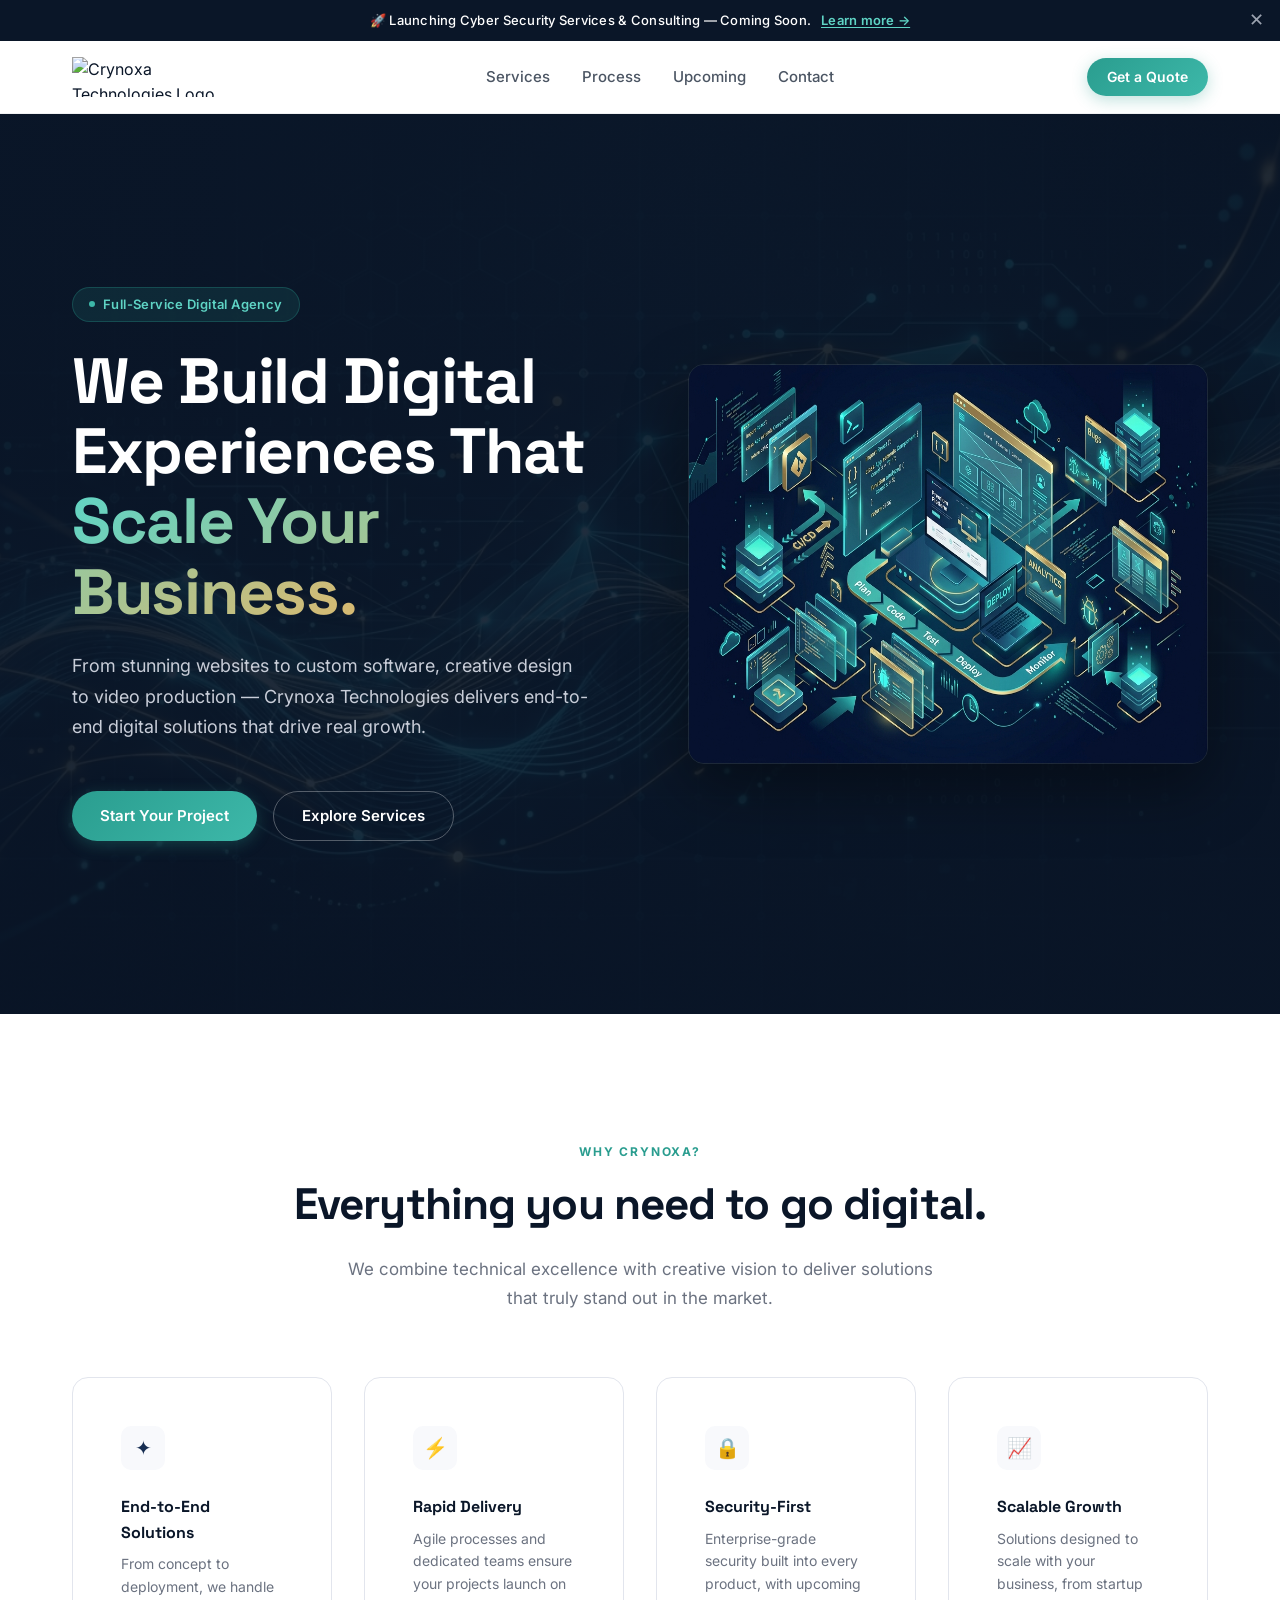
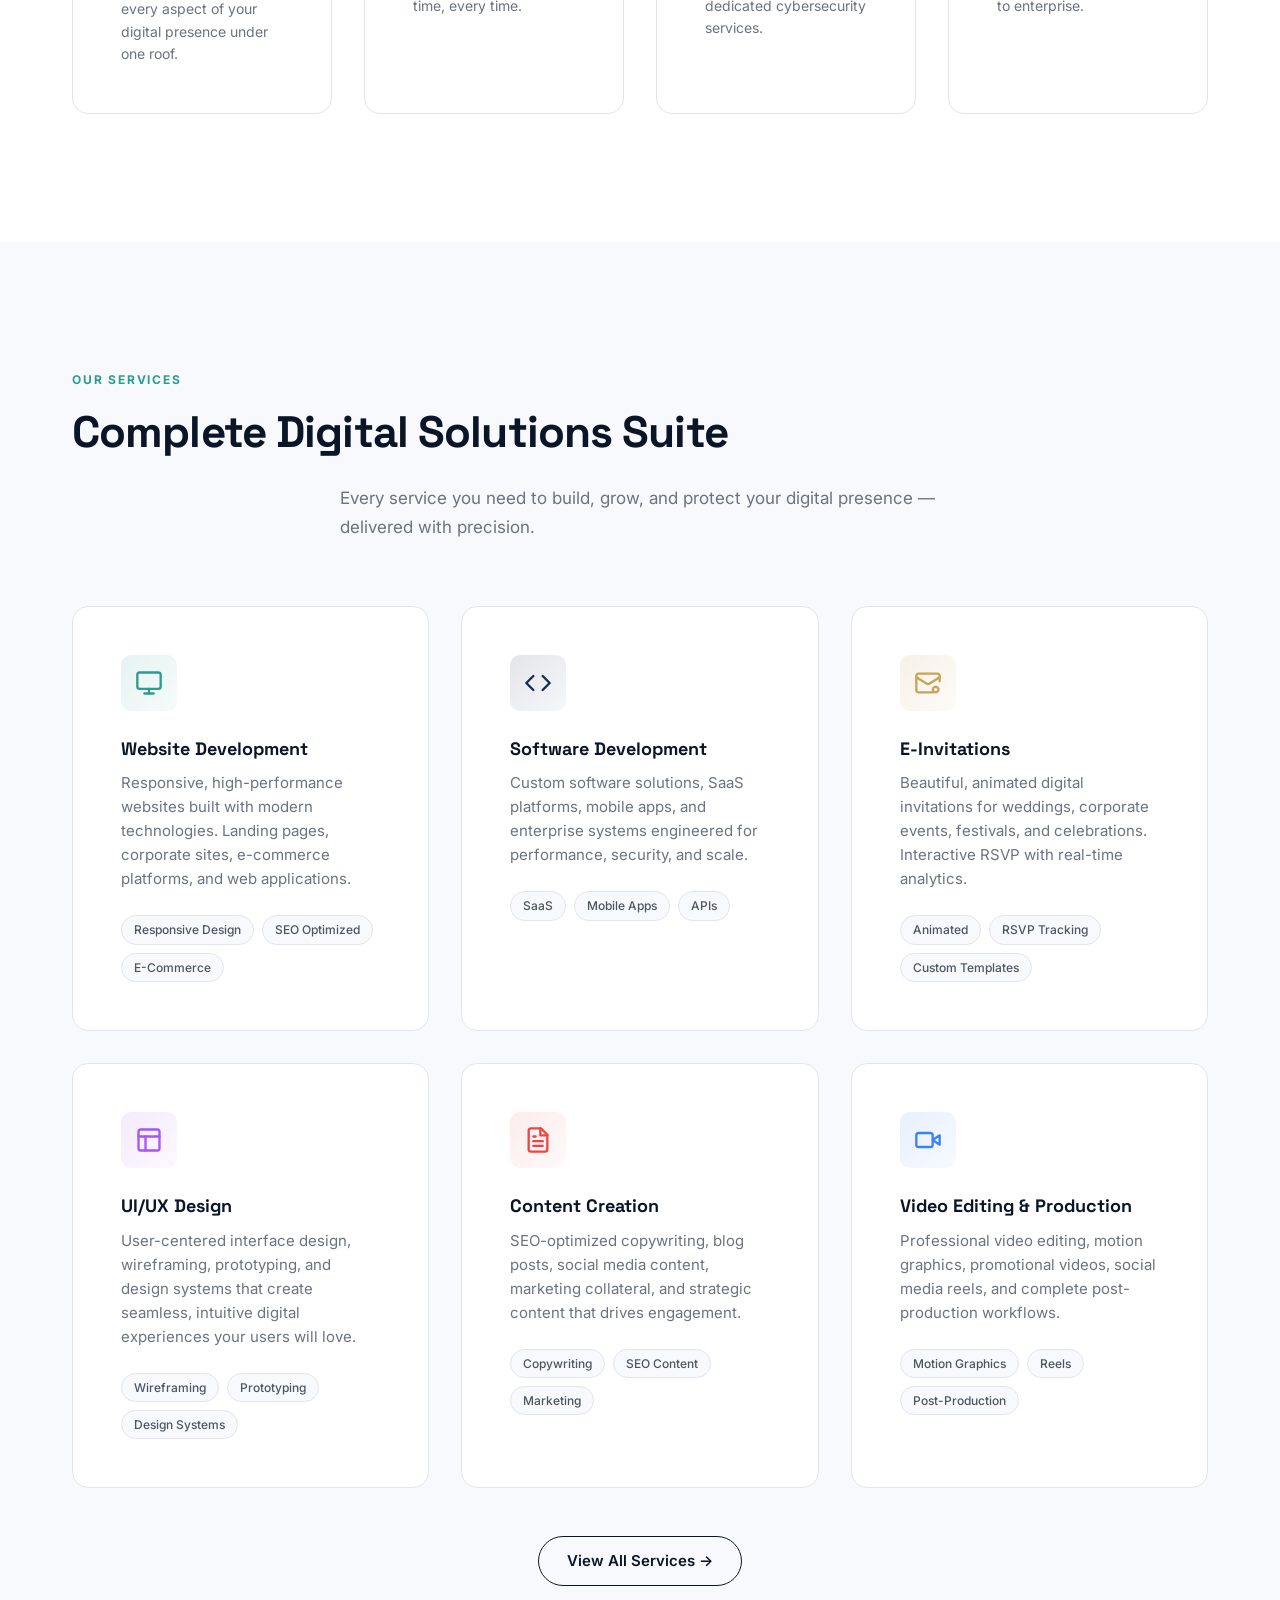
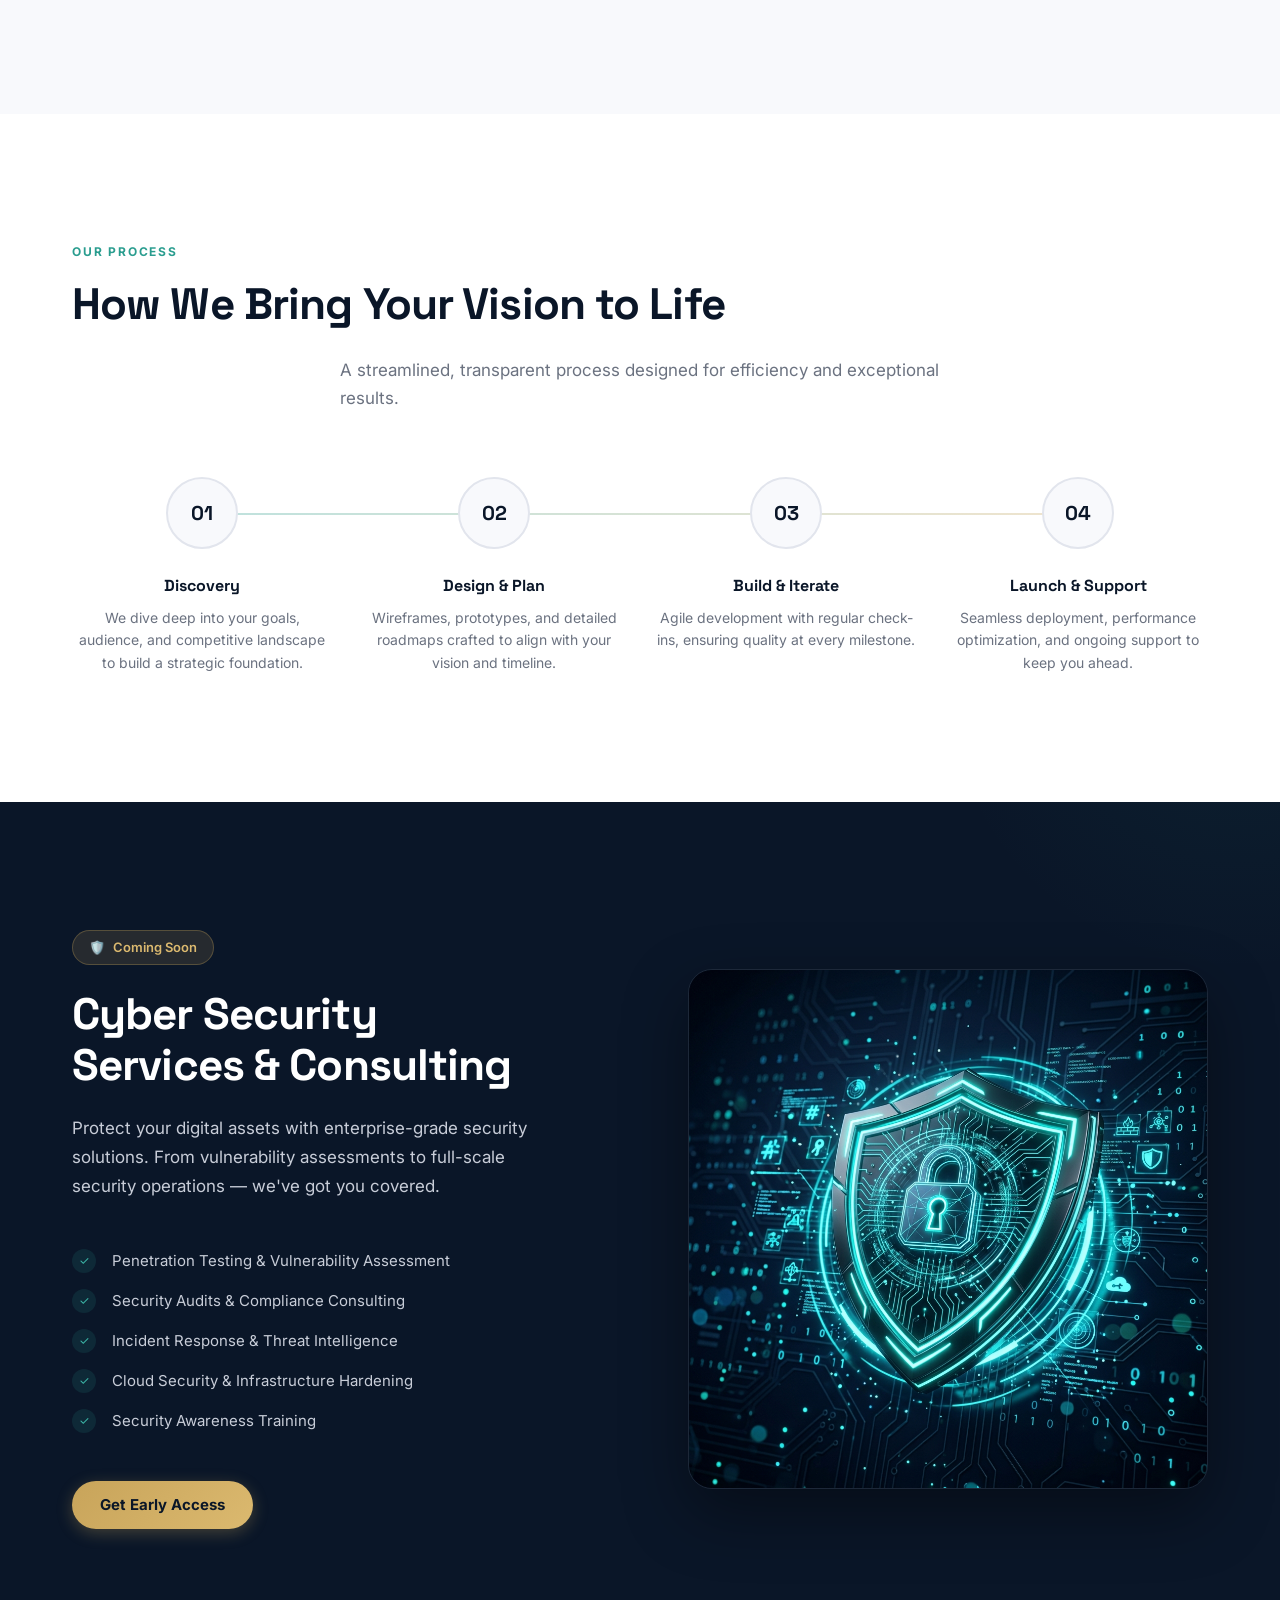
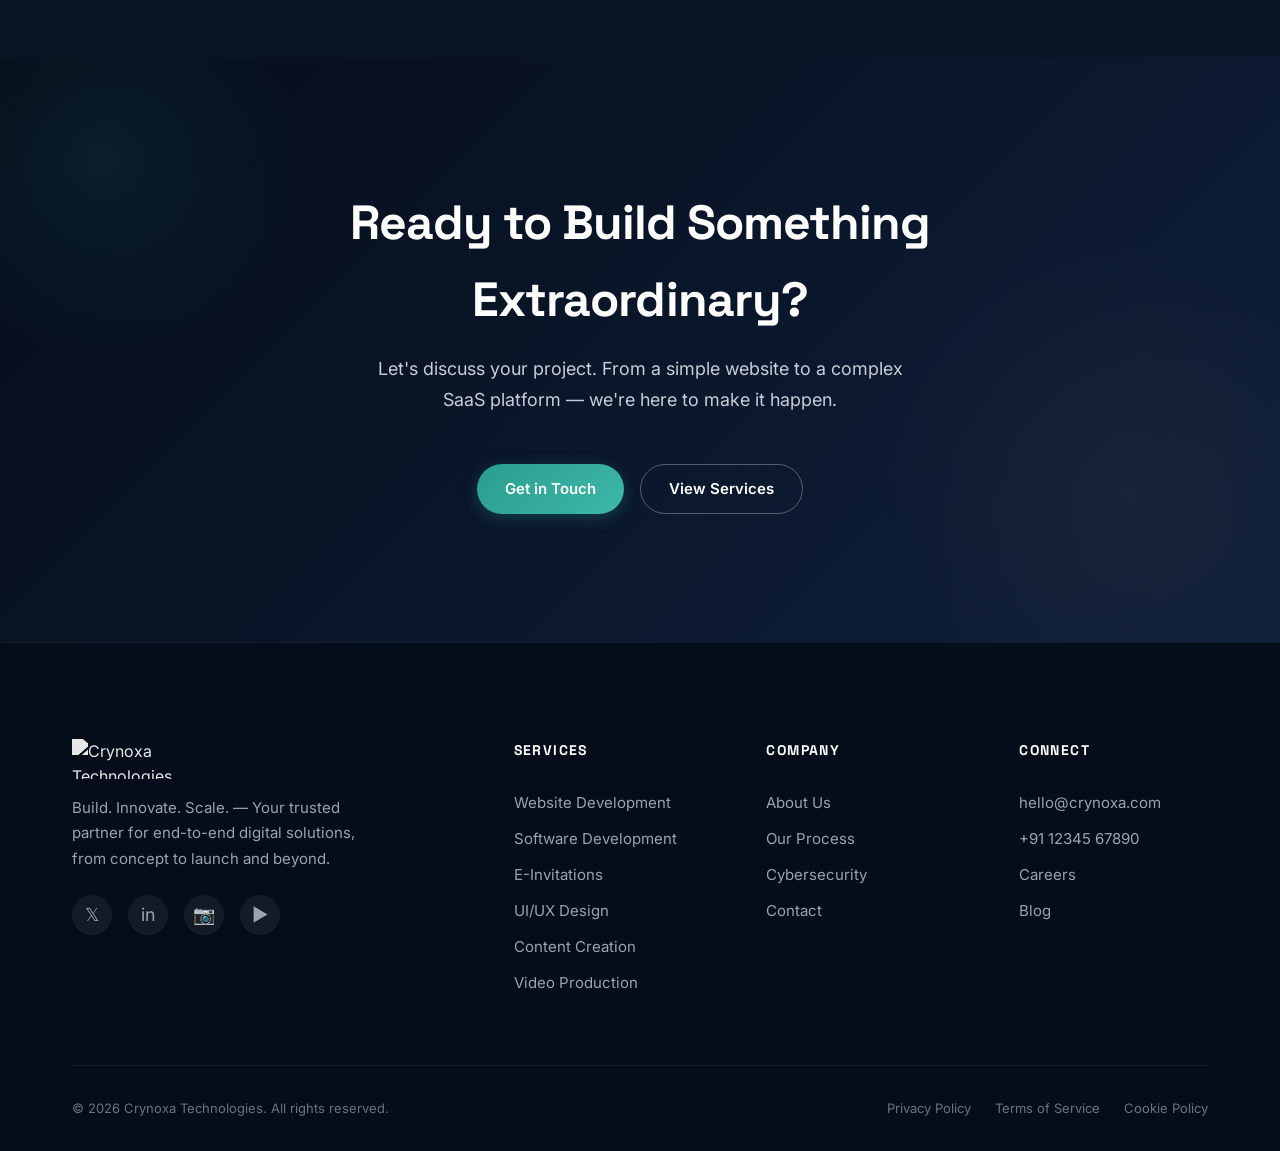
==== index.html @ 17cf0fae "🚀 Initial launch — Crynoxa Technologies website - index.html: Homepage with hero, services overview," ====
<!DOCTYPE html>
<html lang="en">
<head>
  <meta charset="UTF-8">
  <meta name="viewport" content="width=device-width, initial-scale=1.0">
  <title>Crynoxa Technologies — Build. Innovate. Scale.</title>
  <meta name="description" content="Crynoxa Technologies is a full-service digital agency building world-class websites, custom software, e-invitations, creative design, content creation, video production, and upcoming cybersecurity services.">
  <meta name="keywords" content="Crynoxa Technologies, web development, software development, e-invitations, design, content creation, video editing, cybersecurity, SaaS">
  <meta name="author" content="Crynoxa Technologies">
  <meta property="og:title" content="Crynoxa Technologies — Build. Innovate. Scale.">
  <meta property="og:description" content="Full-service digital agency delivering premium websites, custom software, creative design, and emerging cybersecurity solutions.">
  <meta property="og:type" content="website">
  <link rel="stylesheet" href="styles.css">
  <link rel="icon" type="image/png" href="Logo.png">
</head>
<body>

  <!-- ====== ANNOUNCEMENT BAR ====== -->
  <div class="announcement-bar" id="announcement-bar">
    <span>🚀 Launching Cyber Security Services & Consulting — Coming Soon.</span>
    <a href="#upcoming">Learn more →</a>
    <button class="close-btn" aria-label="Close announcement" id="close-announcement">✕</button>
  </div>

  <!-- ====== NAVBAR ====== -->
  <nav class="navbar" id="navbar">
    <div class="container">
      <a href="#" class="navbar-logo" aria-label="Crynoxa Technologies Home">
        <img src="Logo.png" alt="Crynoxa Technologies Logo" width="160" height="40">
      </a>

      <div class="navbar-nav" id="navbar-nav">
        <a href="services.html">Services</a>
        <a href="#how-it-works">Process</a>
        <a href="#upcoming">Upcoming</a>
        <a href="#contact">Contact</a>
      </div>

      <div class="navbar-actions" id="navbar-actions">
        <a href="#contact" class="btn btn-primary">Get a Quote</a>
      </div>

      <button class="mobile-toggle" id="mobile-toggle" aria-label="Toggle navigation menu">
        <span></span>
        <span></span>
        <span></span>
      </button>
    </div>
  </nav>

  <!-- ====== HERO ====== -->
  <section class="hero" id="hero">
    <div class="hero-bg">
      <img src="assets/images/hero-bg.jpg" alt="" aria-hidden="true" width="1792" height="1024" loading="eager" fetchpriority="high">
    </div>
    <div class="container">
      <div class="hero-content hero-content--centered">
        <div class="hero-badge">
          <span class="dot"></span>
          Full-Service Digital Agency
        </div>
        <h1>
          We Build Digital<br>
          Experiences That<br>
          <span class="gradient-text">Scale Your Business.</span>
        </h1>
        <p class="hero-description">
          From stunning websites to custom software, creative design to video production — Crynoxa Technologies delivers end-to-end digital solutions that drive real growth.
        </p>
        <div class="hero-cta">
          <a href="#contact" class="btn btn-primary">Start Your Project</a>
          <a href="#services" class="btn btn-secondary">Explore Services</a>
        </div>
      </div>

      <div class="hero-visual">
        <div class="hero-illustration">
          <img src="assets/images/services-collage.jpg" alt="Digital solutions by Crynoxa Technologies" width="600" height="400" loading="eager" style="border-radius: 16px; box-shadow: 0 24px 64px rgba(0,0,0,0.4); border: 1px solid rgba(255,255,255,0.08);">
        </div>
      </div>
    </div>
  </section>

  <!-- ====== FEATURE HIGHLIGHTS (Glean-style 4-column row) ====== -->
  <section class="features-row reveal" id="features">
    <div class="container">
      <p class="section-overline">Why Crynoxa?</p>
      <h2 class="section-title">Everything you need to go digital.</h2>
      <p class="section-subtitle">We combine technical excellence with creative vision to deliver solutions that truly stand out in the market.</p>

      <div class="features-grid">
        <div class="feature-card">
          <div class="feature-icon">✦</div>
          <h3 class="feature-title">End-to-End Solutions</h3>
          <p class="feature-desc">From concept to deployment, we handle every aspect of your digital presence under one roof.</p>
        </div>
        <div class="feature-card">
          <div class="feature-icon">⚡</div>
          <h3 class="feature-title">Rapid Delivery</h3>
          <p class="feature-desc">Agile processes and dedicated teams ensure your projects launch on time, every time.</p>
        </div>
        <div class="feature-card">
          <div class="feature-icon">🔒</div>
          <h3 class="feature-title">Security-First</h3>
          <p class="feature-desc">Enterprise-grade security built into every product, with upcoming dedicated cybersecurity services.</p>
        </div>
        <div class="feature-card">
          <div class="feature-icon">📈</div>
          <h3 class="feature-title">Scalable Growth</h3>
          <p class="feature-desc">Solutions designed to scale with your business, from startup to enterprise.</p>
        </div>
      </div>
    </div>
  </section>

  <!-- ====== SERVICES SECTION ====== -->
  <section class="services-section reveal" id="services">
    <div class="container">
      <p class="section-overline">Our Services</p>
      <h2 class="section-title">Complete Digital Solutions Suite</h2>
      <p class="section-subtitle">Every service you need to build, grow, and protect your digital presence — delivered with precision.</p>

      <div class="services-grid">
        <!-- Web Development -->
        <div class="service-card">
          <div class="service-card-icon icon-web">
            <svg width="28" height="28" viewBox="0 0 24 24" fill="none" stroke="currentColor" stroke-width="2" stroke-linecap="round" stroke-linejoin="round"><rect x="2" y="3" width="20" height="14" rx="2"/><path d="M8 21h8"/><path d="M12 17v4"/></svg>
          </div>
          <h3>Website Development</h3>
          <p>Responsive, high-performance websites built with modern technologies. Landing pages, corporate sites, e-commerce platforms, and web applications.</p>
          <div class="service-card-tags">
            <span class="service-tag">Responsive Design</span>
            <span class="service-tag">SEO Optimized</span>
            <span class="service-tag">E-Commerce</span>
          </div>
        </div>

        <!-- Software Development -->
        <div class="service-card">
          <div class="service-card-icon icon-software">
            <svg width="28" height="28" viewBox="0 0 24 24" fill="none" stroke="currentColor" stroke-width="2" stroke-linecap="round" stroke-linejoin="round"><polyline points="16 18 22 12 16 6"/><polyline points="8 6 2 12 8 18"/></svg>
          </div>
          <h3>Software Development</h3>
          <p>Custom software solutions, SaaS platforms, mobile apps, and enterprise systems engineered for performance, security, and scale.</p>
          <div class="service-card-tags">
            <span class="service-tag">SaaS</span>
            <span class="service-tag">Mobile Apps</span>
            <span class="service-tag">APIs</span>
          </div>
        </div>

        <!-- E-Invitations -->
        <div class="service-card">
          <div class="service-card-icon icon-invite">
            <svg width="28" height="28" viewBox="0 0 24 24" fill="none" stroke="currentColor" stroke-width="2" stroke-linecap="round" stroke-linejoin="round"><path d="M22 10.5V6a2 2 0 0 0-2-2H4a2 2 0 0 0-2 2v12c0 1.1.9 2 2 2h12.5"/><path d="m22 7-8.97 5.7a1.94 1.94 0 0 1-2.06 0L2 7"/><path d="M18 15.28c.35-.09.74-.09 1.1 0 .38.09.8.33 1.12.65.33.33.57.74.65 1.12.1.36.1.75 0 1.1-.09.38-.32.8-.65 1.12a2.4 2.4 0 0 1-1.12.65c-.36.1-.75.1-1.1 0a2.4 2.4 0 0 1-1.12-.65 2.4 2.4 0 0 1-.65-1.12c-.1-.35-.1-.74 0-1.1.09-.38.32-.8.65-1.12.33-.32.74-.56 1.12-.65Z"/></svg>
          </div>
          <h3>E-Invitations</h3>
          <p>Beautiful, animated digital invitations for weddings, corporate events, festivals, and celebrations. Interactive RSVP with real-time analytics.</p>
          <div class="service-card-tags">
            <span class="service-tag">Animated</span>
            <span class="service-tag">RSVP Tracking</span>
            <span class="service-tag">Custom Templates</span>
          </div>
        </div>

        <!-- UI/UX Design -->
        <div class="service-card">
          <div class="service-card-icon icon-design">
            <svg width="28" height="28" viewBox="0 0 24 24" fill="none" stroke="currentColor" stroke-width="2" stroke-linecap="round" stroke-linejoin="round"><rect x="3" y="3" width="18" height="18" rx="2"/><path d="M3 9h18"/><path d="M9 21V9"/></svg>
          </div>
          <h3>UI/UX Design</h3>
          <p>User-centered interface design, wireframing, prototyping, and design systems that create seamless, intuitive digital experiences your users will love.</p>
          <div class="service-card-tags">
            <span class="service-tag">Wireframing</span>
            <span class="service-tag">Prototyping</span>
            <span class="service-tag">Design Systems</span>
          </div>
        </div>

        <!-- Content Creation -->
        <div class="service-card">
          <div class="service-card-icon icon-content">
            <svg width="28" height="28" viewBox="0 0 24 24" fill="none" stroke="currentColor" stroke-width="2" stroke-linecap="round" stroke-linejoin="round"><path d="M14.5 2H6a2 2 0 0 0-2 2v16a2 2 0 0 0 2 2h12a2 2 0 0 0 2-2V7.5L14.5 2z"/><polyline points="14 2 14 8 20 8"/><line x1="16" y1="13" x2="8" y2="13"/><line x1="16" y1="17" x2="8" y2="17"/><line x1="10" y1="9" x2="8" y2="9"/></svg>
          </div>
          <h3>Content Creation</h3>
          <p>SEO-optimized copywriting, blog posts, social media content, marketing collateral, and strategic content that drives engagement.</p>
          <div class="service-card-tags">
            <span class="service-tag">Copywriting</span>
            <span class="service-tag">SEO Content</span>
            <span class="service-tag">Marketing</span>
          </div>
        </div>

        <!-- Video Editing -->
        <div class="service-card">
          <div class="service-card-icon icon-video">
            <svg width="28" height="28" viewBox="0 0 24 24" fill="none" stroke="currentColor" stroke-width="2" stroke-linecap="round" stroke-linejoin="round"><path d="m22 8-6 4 6 4V8Z"/><rect x="2" y="6" width="14" height="12" rx="2"/></svg>
          </div>
          <h3>Video Editing & Production</h3>
          <p>Professional video editing, motion graphics, promotional videos, social media reels, and complete post-production workflows.</p>
          <div class="service-card-tags">
            <span class="service-tag">Motion Graphics</span>
            <span class="service-tag">Reels</span>
            <span class="service-tag">Post-Production</span>
          </div>
        </div>
      </div>
      <div style="text-align:center; margin-top: 3rem;">
        <a href="services.html" class="btn btn-outline-dark">View All Services &rarr;</a>
      </div>
    </div>
  </section>

  <!-- ====== HOW IT WORKS ====== -->
  <section class="process-section reveal" id="how-it-works">
    <div class="container">
      <p class="section-overline">Our Process</p>
      <h2 class="section-title">How We Bring Your Vision to Life</h2>
      <p class="section-subtitle">A streamlined, transparent process designed for efficiency and exceptional results.</p>

      <div class="process-steps">
        <div class="process-step">
          <div class="step-number">01</div>
          <h3>Discovery</h3>
          <p>We dive deep into your goals, audience, and competitive landscape to build a strategic foundation.</p>
        </div>
        <div class="process-step">
          <div class="step-number">02</div>
          <h3>Design & Plan</h3>
          <p>Wireframes, prototypes, and detailed roadmaps crafted to align with your vision and timeline.</p>
        </div>
        <div class="process-step">
          <div class="step-number">03</div>
          <h3>Build & Iterate</h3>
          <p>Agile development with regular check-ins, ensuring quality at every milestone.</p>
        </div>
        <div class="process-step">
          <div class="step-number">04</div>
          <h3>Launch & Support</h3>
          <p>Seamless deployment, performance optimization, and ongoing support to keep you ahead.</p>
        </div>
      </div>
    </div>
  </section>



  <!-- ====== UPCOMING — CYBERSECURITY ====== -->
  <section class="upcoming-section reveal" id="upcoming">
    <div class="container">
      <div class="upcoming-grid">
        <div class="upcoming-content">
          <div class="upcoming-badge">
            <span>🛡️</span>
            Coming Soon
          </div>
          <h2>Cyber Security<br>Services & Consulting</h2>
          <p>Protect your digital assets with enterprise-grade security solutions. From vulnerability assessments to full-scale security operations — we've got you covered.</p>

          <div class="upcoming-features">
            <div class="upcoming-feature-item">
              <span class="check-icon">✓</span>
              Penetration Testing & Vulnerability Assessment
            </div>
            <div class="upcoming-feature-item">
              <span class="check-icon">✓</span>
              Security Audits & Compliance Consulting
            </div>
            <div class="upcoming-feature-item">
              <span class="check-icon">✓</span>
              Incident Response & Threat Intelligence
            </div>
            <div class="upcoming-feature-item">
              <span class="check-icon">✓</span>
              Cloud Security & Infrastructure Hardening
            </div>
            <div class="upcoming-feature-item">
              <span class="check-icon">✓</span>
              Security Awareness Training
            </div>
          </div>

          <a href="#contact" class="btn btn-gold">Get Early Access</a>
        </div>

        <div class="upcoming-image">
          <img src="assets/images/cyber-security.jpg" alt="Cybersecurity Services by Crynoxa Technologies" width="600" height="600" loading="lazy">
        </div>
      </div>
    </div>
  </section>



  <!-- ====== CTA / CONTACT ====== -->
  <section class="cta-section" id="contact">
    <div class="container">
      <h2>Ready to Build Something<br>Extraordinary?</h2>
      <p>Let's discuss your project. From a simple website to a complex SaaS platform — we're here to make it happen.</p>
      <div class="cta-buttons">
        <a href="mailto:hello@crynoxa.com" class="btn btn-primary">Get in Touch</a>
        <a href="#services" class="btn btn-secondary">View Services</a>
      </div>
    </div>
  </section>

  <!-- ====== FOOTER ====== -->
  <footer class="footer">
    <div class="container">
      <div class="footer-grid">
        <div class="footer-brand">
          <img src="Logo.png" alt="Crynoxa Technologies" width="160" height="40" style="filter: brightness(0) invert(1); opacity: 0.9;">
          <p>Build. Innovate. Scale. — Your trusted partner for end-to-end digital solutions, from concept to launch and beyond.</p>
          <div class="footer-socials">
            <a href="#" class="footer-social-link" aria-label="Twitter / X">𝕏</a>
            <a href="#" class="footer-social-link" aria-label="LinkedIn">in</a>
            <a href="#" class="footer-social-link" aria-label="Instagram">📷</a>
            <a href="#" class="footer-social-link" aria-label="YouTube">▶</a>
          </div>
        </div>

        <div class="footer-column">
          <h4>Services</h4>
          <a href="services.html#web-dev">Website Development</a>
          <a href="services.html#software">Software Development</a>
          <a href="services.html#einvitations">E-Invitations</a>
          <a href="services.html#uiux">UI/UX Design</a>
          <a href="services.html#content">Content Creation</a>
          <a href="services.html#video">Video Production</a>
        </div>

        <div class="footer-column">
          <h4>Company</h4>
          <a href="#hero">About Us</a>
          <a href="#how-it-works">Our Process</a>

          <a href="#upcoming">Cybersecurity</a>
          <a href="#contact">Contact</a>
        </div>

        <div class="footer-column">
          <h4>Connect</h4>
          <a href="mailto:hello@crynoxa.com">hello@crynoxa.com</a>
          <a href="tel:+911234567890">+91 12345 67890</a>
          <a href="#">Careers</a>
          <a href="#">Blog</a>
        </div>
      </div>

      <div class="footer-bottom">
        <p>&copy; 2026 Crynoxa Technologies. All rights reserved.</p>
        <div class="footer-bottom-links">
          <a href="#">Privacy Policy</a>
          <a href="#">Terms of Service</a>
          <a href="#">Cookie Policy</a>
        </div>
      </div>
    </div>
  </footer>

  <!-- ====== JavaScript ====== -->
  <script>
    // ---- Announcement Bar Close ----
    document.getElementById('close-announcement')?.addEventListener('click', () => {
      const bar = document.getElementById('announcement-bar');
      bar.style.transform = 'translateY(-100%)';
      bar.style.transition = 'transform 0.3s ease';
      setTimeout(() => bar.style.display = 'none', 300);
    });

    // ---- Navbar Scroll Effect ----
    const navbar = document.getElementById('navbar');
    window.addEventListener('scroll', () => {
      navbar.classList.toggle('scrolled', window.scrollY > 20);
    }, { passive: true });

    // ---- Mobile Toggle ----
    const mobileToggle = document.getElementById('mobile-toggle');
    const navbarNav = document.getElementById('navbar-nav');
    const navbarActions = document.getElementById('navbar-actions');

    mobileToggle?.addEventListener('click', () => {
      navbarNav.classList.toggle('active');
      navbarActions.classList.toggle('active');
    });

    // Close mobile menu on link click
    navbarNav?.querySelectorAll('a').forEach(link => {
      link.addEventListener('click', () => {
        navbarNav.classList.remove('active');
        navbarActions.classList.remove('active');
      });
    });

    // ---- Smooth Scroll for Anchor Links ----
    document.querySelectorAll('a[href^="#"]').forEach(anchor => {
      anchor.addEventListener('click', function(e) {
        const targetId = this.getAttribute('href');
        if (targetId === '#') return;
        e.preventDefault();
        const target = document.querySelector(targetId);
        if (target) {
          const offset = navbar.offsetHeight + 20;
          const targetPosition = target.getBoundingClientRect().top + window.scrollY - offset;
          window.scrollTo({ top: targetPosition, behavior: 'smooth' });
        }
      });
    });

    // ---- Counter Animation ----
    const counters = document.querySelectorAll('.counter');
    const animateCounter = (counter) => {
      const target = +counter.getAttribute('data-target');
      const duration = 2000;
      const startTime = performance.now();

      const update = (currentTime) => {
        const elapsed = currentTime - startTime;
        const progress = Math.min(elapsed / duration, 1);
        // Ease out quad
        const eased = 1 - (1 - progress) * (1 - progress);
        counter.textContent = Math.floor(eased * target);
        if (progress < 1) {
          requestAnimationFrame(update);
        } else {
          counter.textContent = target;
        }
      };

      requestAnimationFrame(update);
    };

    // ---- Scroll Reveal / Intersection Observer ----
    const observerOptions = {
      root: null,
      rootMargin: '0px 0px -80px 0px',
      threshold: 0.1
    };

    const revealObserver = new IntersectionObserver((entries) => {
      entries.forEach(entry => {
        if (entry.isIntersecting) {
          entry.target.classList.add('visible');

          // Trigger counters inside this section
          entry.target.querySelectorAll('.counter').forEach(counter => {
            if (!counter.dataset.animated) {
              counter.dataset.animated = 'true';
              animateCounter(counter);
            }
          });

          revealObserver.unobserve(entry.target);
        }
      });
    }, observerOptions);

    document.querySelectorAll('.reveal').forEach(el => {
      revealObserver.observe(el);
    });

    // Also observe the hero stats counters
    // ---- Staggered card animations ----
    const cardObserver = new IntersectionObserver((entries) => {
      entries.forEach(entry => {
        if (entry.isIntersecting) {
          const cards = entry.target.querySelectorAll('.service-card, .feature-card, .process-step');
          cards.forEach((card, i) => {
            card.style.opacity = '0';
            card.style.transform = 'translateY(30px)';
            card.style.transition = `all 0.5s ${i * 0.1}s cubic-bezier(0.4, 0, 0.2, 1)`;
            requestAnimationFrame(() => {
              card.style.opacity = '1';
              card.style.transform = 'translateY(0)';
            });
          });
          cardObserver.unobserve(entry.target);
        }
      });
    }, { threshold: 0.1 });

    document.querySelectorAll('.services-grid, .features-grid, .process-steps').forEach(grid => {
      cardObserver.observe(grid);
    });
  </script>
</body>
</html>
---- styles.css ----
/* ============================================
   CRYNOXA TECHNOLOGIES — Design System
   Theme: Enterprise SaaS (Glean-inspired)
   Palette: Navy #0a1628 · Teal #2a9d8f · Gold #c8a45a
   ============================================ */

/* ---------- CSS Reset & Base ---------- */
@import url('https://fonts.googleapis.com/css2?family=Inter:wght@300;400;500;600;700;800;900&family=Space+Grotesk:wght@400;500;600;700&display=swap');

*,
*::before,
*::after {
  margin: 0;
  padding: 0;
  box-sizing: border-box;
}

:root {
  /* Core palette */
  --navy-950: #050d1a;
  --navy-900: #0a1628;
  --navy-800: #0f1f3a;
  --navy-700: #162d52;
  --navy-600: #1e3a68;
  --navy-100: #c5d3e8;
  --navy-50:  #e8edf5;

  --teal-500: #2a9d8f;
  --teal-400: #3db8a9;
  --teal-300: #5fd4c5;
  --teal-200: #97e8dd;

  --gold-500: #c8a45a;
  --gold-400: #dbb96f;
  --gold-300: #e8ce8f;

  --white: #ffffff;
  --gray-50: #f8f9fc;
  --gray-100: #f0f2f7;
  --gray-200: #e2e5ed;
  --gray-300: #c8cdd8;
  --gray-400: #9ca3b0;
  --gray-500: #6b7280;
  --gray-600: #4b5563;
  --gray-700: #374151;
  --gray-800: #1f2937;

  /* Semantic */
  --bg-primary: var(--white);
  --bg-dark: var(--navy-900);
  --bg-darker: var(--navy-950);
  --text-primary: var(--navy-900);
  --text-secondary: var(--gray-500);
  --text-on-dark: var(--white);
  --accent: var(--teal-500);
  --accent-light: var(--teal-300);
  --accent-gold: var(--gold-500);

  /* Spacing scale */
  --space-xs: 0.25rem;
  --space-sm: 0.5rem;
  --space-md: 1rem;
  --space-lg: 1.5rem;
  --space-xl: 2rem;
  --space-2xl: 3rem;
  --space-3xl: 4rem;
  --space-4xl: 6rem;
  --space-5xl: 8rem;

  /* Typography */
  --font-body: 'Inter', -apple-system, BlinkMacSystemFont, 'Segoe UI', sans-serif;
  --font-display: 'Space Grotesk', 'Inter', sans-serif;

  /* Borders & Radii */
  --radius-sm: 6px;
  --radius-md: 10px;
  --radius-lg: 16px;
  --radius-xl: 24px;
  --radius-full: 9999px;

  /* Shadows */
  --shadow-sm: 0 1px 3px rgba(10, 22, 40, 0.06);
  --shadow-md: 0 4px 16px rgba(10, 22, 40, 0.08);
  --shadow-lg: 0 8px 32px rgba(10, 22, 40, 0.12);
  --shadow-xl: 0 16px 48px rgba(10, 22, 40, 0.16);
  --shadow-glow-teal: 0 0 30px rgba(42, 157, 143, 0.25);
  --shadow-glow-gold: 0 0 30px rgba(200, 164, 90, 0.2);

  /* Transitions */
  --ease-smooth: cubic-bezier(0.4, 0, 0.2, 1);
  --duration-fast: 200ms;
  --duration-normal: 350ms;
  --duration-slow: 600ms;
}

html {
  scroll-behavior: smooth;
  font-size: 16px;
}

body {
  font-family: var(--font-body);
  color: var(--text-primary);
  background-color: var(--bg-primary);
  line-height: 1.6;
  overflow-x: hidden;
  -webkit-font-smoothing: antialiased;
  -moz-osx-font-smoothing: grayscale;
}

a {
  text-decoration: none;
  color: inherit;
  transition: color var(--duration-fast) var(--ease-smooth);
}

img {
  max-width: 100%;
  display: block;
}

ul, ol {
  list-style: none;
}

/* ---------- Utility ---------- */
.container {
  width: 100%;
  max-width: 1200px;
  margin: 0 auto;
  padding: 0 var(--space-xl);
}

.sr-only {
  position: absolute;
  width: 1px;
  height: 1px;
  padding: 0;
  margin: -1px;
  overflow: hidden;
  clip: rect(0, 0, 0, 0);
  border: 0;
}

/* ---------- Buttons ---------- */
.btn {
  display: inline-flex;
  align-items: center;
  justify-content: center;
  gap: 0.5em;
  padding: 0.75rem 1.75rem;
  font-family: var(--font-body);
  font-size: 0.9375rem;
  font-weight: 600;
  border-radius: var(--radius-full);
  border: none;
  cursor: pointer;
  transition: all var(--duration-normal) var(--ease-smooth);
  white-space: nowrap;
}

.btn-primary {
  background: linear-gradient(135deg, var(--teal-500), var(--teal-400));
  color: var(--white);
  box-shadow: 0 4px 16px rgba(42, 157, 143, 0.3);
}

.btn-primary:hover {
  transform: translateY(-2px);
  box-shadow: 0 8px 28px rgba(42, 157, 143, 0.45);
}

.btn-secondary {
  background: transparent;
  color: var(--white);
  border: 1.5px solid rgba(255, 255, 255, 0.3);
}

.btn-secondary:hover {
  background: rgba(255, 255, 255, 0.08);
  border-color: rgba(255, 255, 255, 0.6);
  transform: translateY(-2px);
}

.btn-outline-dark {
  background: transparent;
  color: var(--navy-900);
  border: 1.5px solid var(--navy-900);
}

.btn-outline-dark:hover {
  background: var(--navy-900);
  color: var(--white);
  transform: translateY(-2px);
}

.btn-gold {
  background: linear-gradient(135deg, var(--gold-500), var(--gold-400));
  color: var(--navy-900);
  font-weight: 700;
  box-shadow: 0 4px 16px rgba(200, 164, 90, 0.3);
}

.btn-gold:hover {
  transform: translateY(-2px);
  box-shadow: 0 8px 28px rgba(200, 164, 90, 0.5);
}

/* ---------- Announcement Bar ---------- */
.announcement-bar {
  background: var(--navy-900);
  color: var(--white);
  padding: 0.625rem 0;
  text-align: center;
  font-size: 0.8125rem;
  font-weight: 500;
  letter-spacing: 0.02em;
  position: relative;
  z-index: 100;
}

.announcement-bar a {
  color: var(--teal-300);
  text-decoration: underline;
  text-underline-offset: 2px;
  font-weight: 600;
  margin-left: 0.5em;
}

.announcement-bar a:hover {
  color: var(--teal-200);
}

.announcement-bar .close-btn {
  position: absolute;
  right: 1rem;
  top: 50%;
  transform: translateY(-50%);
  background: none;
  border: none;
  color: var(--gray-400);
  cursor: pointer;
  font-size: 1.125rem;
  transition: color var(--duration-fast) var(--ease-smooth);
}

.announcement-bar .close-btn:hover {
  color: var(--white);
}

/* ---------- Navbar ---------- */
.navbar {
  position: sticky;
  top: 0;
  z-index: 90;
  background: rgba(255, 255, 255, 0.85);
  backdrop-filter: blur(20px) saturate(180%);
  -webkit-backdrop-filter: blur(20px) saturate(180%);
  border-bottom: 1px solid rgba(10, 22, 40, 0.06);
  transition: box-shadow var(--duration-normal) var(--ease-smooth);
}

.navbar.scrolled {
  box-shadow: var(--shadow-md);
}

.navbar .container {
  display: flex;
  align-items: center;
  justify-content: space-between;
  height: 72px;
}

.navbar-logo {
  display: flex;
  align-items: center;
  gap: 0.75rem;
}

.navbar-logo img {
  height: 40px;
  width: auto;
}

.navbar-nav {
  display: flex;
  align-items: center;
  gap: 2rem;
}

.navbar-nav a {
  font-size: 0.9375rem;
  font-weight: 500;
  color: var(--gray-600);
  position: relative;
  padding: 0.25rem 0;
}

.navbar-nav a::after {
  content: '';
  position: absolute;
  bottom: -2px;
  left: 0;
  width: 0;
  height: 2px;
  background: var(--teal-500);
  border-radius: 1px;
  transition: width var(--duration-normal) var(--ease-smooth);
}

.navbar-nav a:hover {
  color: var(--navy-900);
}

.navbar-nav a:hover::after {
  width: 100%;
}

.navbar-actions {
  display: flex;
  align-items: center;
  gap: 1rem;
}

.navbar-actions .btn {
  padding: 0.5rem 1.25rem;
  font-size: 0.875rem;
}

.mobile-toggle {
  display: none;
  background: none;
  border: none;
  cursor: pointer;
  padding: 0.5rem;
}

.mobile-toggle span {
  display: block;
  width: 24px;
  height: 2px;
  background: var(--navy-900);
  margin: 5px 0;
  transition: all var(--duration-fast) var(--ease-smooth);
  border-radius: 2px;
}

/* ---------- Hero Section ---------- */
.hero {
  position: relative;
  background: var(--navy-900);
  overflow: hidden;
  min-height: 100vh;
  display: flex;
  align-items: center;
}

.hero-bg {
  position: absolute;
  inset: 0;
  z-index: 0;
}

.hero-bg img {
  width: 100%;
  height: 100%;
  object-fit: cover;
  opacity: 0.35;
}

.hero-bg::after {
  content: '';
  position: absolute;
  inset: 0;
  background: linear-gradient(
    135deg,
    rgba(10, 22, 40, 0.92) 0%,
    rgba(10, 22, 40, 0.7) 50%,
    rgba(10, 22, 40, 0.85) 100%
  );
}

.hero .container {
  position: relative;
  z-index: 1;
  display: grid;
  grid-template-columns: 1fr 1fr;
  gap: var(--space-4xl);
  align-items: center;
  padding-top: var(--space-4xl);
  padding-bottom: var(--space-4xl);
}

.hero-content {
  animation: fadeSlideUp 0.8s var(--ease-smooth) both;
}

.hero-badge {
  display: inline-flex;
  align-items: center;
  gap: 0.5rem;
  padding: 0.375rem 1rem;
  background: rgba(42, 157, 143, 0.15);
  border: 1px solid rgba(42, 157, 143, 0.3);
  border-radius: var(--radius-full);
  color: var(--teal-300);
  font-size: 0.8125rem;
  font-weight: 600;
  margin-bottom: var(--space-lg);
  letter-spacing: 0.03em;
}

.hero-badge .dot {
  width: 6px;
  height: 6px;
  border-radius: 50%;
  background: var(--teal-400);
  animation: pulse 2s infinite;
}

.hero h1 {
  font-family: var(--font-display);
  font-size: clamp(2.5rem, 5vw, 4rem);
  font-weight: 800;
  line-height: 1.1;
  color: var(--white);
  margin-bottom: var(--space-lg);
  letter-spacing: -0.02em;
}

.hero h1 .gradient-text {
  background: linear-gradient(135deg, var(--teal-300), var(--gold-400));
  -webkit-background-clip: text;
  background-clip: text;
  -webkit-text-fill-color: transparent;
}

.hero-description {
  font-size: 1.125rem;
  color: var(--gray-300);
  line-height: 1.7;
  margin-bottom: var(--space-2xl);
  max-width: 520px;
}

.hero-cta {
  display: flex;
  gap: var(--space-md);
  flex-wrap: wrap;
}

.hero-visual {
  position: relative;
  animation: fadeSlideUp 0.8s var(--ease-smooth) 0.2s both;
}

.hero-stats-card {
  background: rgba(255, 255, 255, 0.06);
  backdrop-filter: blur(20px);
  -webkit-backdrop-filter: blur(20px);
  border: 1px solid rgba(255, 255, 255, 0.1);
  border-radius: var(--radius-lg);
  padding: var(--space-2xl);
  display: flex;
  flex-direction: column;
  gap: var(--space-xl);
}

.stat-item {
  text-align: center;
}

.stat-icon {
  width: 48px;
  height: 48px;
  border-radius: var(--radius-md);
  background: rgba(42, 157, 143, 0.15);
  display: inline-flex;
  align-items: center;
  justify-content: center;
  margin-bottom: var(--space-sm);
  font-size: 1.25rem;
}

.stat-number {
  font-family: var(--font-display);
  font-size: 2.5rem;
  font-weight: 700;
  color: var(--white);
  line-height: 1.2;
}

.stat-number .counter {
  display: inline-block;
}

.stat-label {
  font-size: 0.875rem;
  color: var(--gray-400);
  margin-top: var(--space-xs);
}

.stats-row {
  display: grid;
  grid-template-columns: 1fr 1fr;
  gap: var(--space-lg);
}

.mini-stat {
  background: rgba(255, 255, 255, 0.04);
  border-radius: var(--radius-md);
  padding: var(--space-lg);
  border: 1px solid rgba(255, 255, 255, 0.06);
}

.mini-stat-value {
  font-family: var(--font-display);
  font-size: 1.5rem;
  font-weight: 700;
  color: var(--teal-300);
}

.mini-stat-label {
  font-size: 0.75rem;
  color: var(--gray-400);
  margin-top: var(--space-xs);
}

/* ---------- Trusted By / Logos ---------- */
.trusted-section {
  padding: var(--space-3xl) 0;
  background: var(--gray-50);
  border-bottom: 1px solid var(--gray-200);
}

.trusted-section .container {
  text-align: center;
}

.trusted-label {
  font-size: 0.75rem;
  font-weight: 600;
  text-transform: uppercase;
  letter-spacing: 0.15em;
  color: var(--gray-400);
  margin-bottom: var(--space-xl);
}

.trusted-logos {
  display: flex;
  align-items: center;
  justify-content: center;
  gap: var(--space-3xl);
  flex-wrap: wrap;
  opacity: 0.5;
}

.trusted-logo {
  font-family: var(--font-display);
  font-size: 1.25rem;
  font-weight: 700;
  color: var(--gray-500);
  letter-spacing: 0.05em;
}

/* ---------- Features / Services Row (Glean-style) ---------- */
.features-row {
  padding: var(--space-5xl) 0;
  background: var(--white);
}

.features-row .container {
  text-align: center;
}

.section-overline {
  font-size: 0.75rem;
  font-weight: 700;
  text-transform: uppercase;
  letter-spacing: 0.15em;
  color: var(--teal-500);
  margin-bottom: var(--space-sm);
}

.section-title {
  font-family: var(--font-display);
  font-size: clamp(2rem, 3.5vw, 2.75rem);
  font-weight: 800;
  color: var(--navy-900);
  margin-bottom: var(--space-md);
  letter-spacing: -0.02em;
}

.section-subtitle {
  font-size: 1.0625rem;
  color: var(--gray-500);
  max-width: 600px;
  margin: 0 auto var(--space-3xl);
  line-height: 1.7;
}

.features-grid {
  display: grid;
  grid-template-columns: repeat(4, 1fr);
  gap: var(--space-xl);
}

.feature-card {
  text-align: left;
  padding: var(--space-2xl);
  border-radius: var(--radius-lg);
  border: 1px solid var(--gray-200);
  background: var(--white);
  transition: all var(--duration-normal) var(--ease-smooth);
  position: relative;
  overflow: hidden;
}

.feature-card::before {
  content: '';
  position: absolute;
  top: 0;
  left: 0;
  right: 0;
  height: 3px;
  background: linear-gradient(90deg, var(--teal-500), var(--gold-500));
  opacity: 0;
  transition: opacity var(--duration-normal) var(--ease-smooth);
}

.feature-card:hover {
  border-color: transparent;
  box-shadow: var(--shadow-lg);
  transform: translateY(-4px);
}

.feature-card:hover::before {
  opacity: 1;
}

.feature-icon {
  width: 44px;
  height: 44px;
  border-radius: var(--radius-md);
  background: var(--gray-50);
  display: flex;
  align-items: center;
  justify-content: center;
  margin-bottom: var(--space-lg);
  font-size: 1.25rem;
  color: var(--navy-700);
  transition: all var(--duration-normal) var(--ease-smooth);
}

.feature-card:hover .feature-icon {
  background: rgba(42, 157, 143, 0.1);
  color: var(--teal-500);
}

.feature-title {
  font-family: var(--font-display);
  font-size: 1rem;
  font-weight: 700;
  color: var(--navy-900);
  margin-bottom: var(--space-sm);
}

.feature-desc {
  font-size: 0.875rem;
  color: var(--gray-500);
  line-height: 1.6;
}

/* ---------- Services Section (Detailed) ---------- */
.services-section {
  padding: var(--space-5xl) 0;
  background: var(--gray-50);
}

.services-grid {
  display: grid;
  grid-template-columns: repeat(3, 1fr);
  gap: var(--space-xl);
  margin-top: var(--space-3xl);
}

.service-card {
  background: var(--white);
  border-radius: var(--radius-lg);
  padding: var(--space-2xl);
  border: 1px solid var(--gray-200);
  transition: all var(--duration-normal) var(--ease-smooth);
  position: relative;
  overflow: hidden;
}

.service-card:hover {
  transform: translateY(-6px);
  box-shadow: var(--shadow-xl);
  border-color: transparent;
}

.service-card-icon {
  width: 56px;
  height: 56px;
  border-radius: var(--radius-md);
  display: flex;
  align-items: center;
  justify-content: center;
  font-size: 1.5rem;
  margin-bottom: var(--space-lg);
  transition: transform var(--duration-normal) var(--ease-smooth);
}

.service-card:hover .service-card-icon {
  transform: scale(1.1);
}

.service-card-icon.icon-web {
  background: linear-gradient(135deg, rgba(42, 157, 143, 0.12), rgba(42, 157, 143, 0.04));
  color: var(--teal-500);
}

.service-card-icon.icon-software {
  background: linear-gradient(135deg, rgba(22, 45, 82, 0.12), rgba(22, 45, 82, 0.04));
  color: var(--navy-700);
}

.service-card-icon.icon-invite {
  background: linear-gradient(135deg, rgba(200, 164, 90, 0.15), rgba(200, 164, 90, 0.04));
  color: var(--gold-500);
}

.service-card-icon.icon-design {
  background: linear-gradient(135deg, rgba(168, 85, 247, 0.12), rgba(168, 85, 247, 0.04));
  color: #a855f7;
}

.service-card-icon.icon-content {
  background: linear-gradient(135deg, rgba(239, 68, 68, 0.1), rgba(239, 68, 68, 0.03));
  color: #ef4444;
}

.service-card-icon.icon-video {
  background: linear-gradient(135deg, rgba(59, 130, 246, 0.12), rgba(59, 130, 246, 0.04));
  color: #3b82f6;
}

.service-card h3 {
  font-family: var(--font-display);
  font-size: 1.125rem;
  font-weight: 700;
  color: var(--navy-900);
  margin-bottom: var(--space-sm);
}

.service-card p {
  font-size: 0.9375rem;
  color: var(--gray-500);
  line-height: 1.6;
  margin-bottom: var(--space-lg);
}

.service-card-tags {
  display: flex;
  flex-wrap: wrap;
  gap: var(--space-sm);
}

.service-tag {
  font-size: 0.75rem;
  font-weight: 500;
  padding: 0.25rem 0.75rem;
  border-radius: var(--radius-full);
  background: var(--gray-50);
  color: var(--gray-600);
  border: 1px solid var(--gray-200);
}

/* ---------- Upcoming / CTA Section ---------- */
.upcoming-section {
  padding: var(--space-5xl) 0;
  background: var(--navy-900);
  position: relative;
  overflow: hidden;
}

.upcoming-section::before {
  content: '';
  position: absolute;
  top: -50%;
  right: -20%;
  width: 600px;
  height: 600px;
  border-radius: 50%;
  background: radial-gradient(circle, rgba(42, 157, 143, 0.08) 0%, transparent 70%);
  pointer-events: none;
}

.upcoming-grid {
  display: grid;
  grid-template-columns: 1fr 1fr;
  gap: var(--space-4xl);
  align-items: center;
}

.upcoming-content {
  position: relative;
  z-index: 1;
}

.upcoming-badge {
  display: inline-flex;
  align-items: center;
  gap: 0.5rem;
  padding: 0.375rem 1rem;
  background: rgba(200, 164, 90, 0.15);
  border: 1px solid rgba(200, 164, 90, 0.3);
  border-radius: var(--radius-full);
  color: var(--gold-400);
  font-size: 0.8125rem;
  font-weight: 600;
  margin-bottom: var(--space-lg);
}

.upcoming-content h2 {
  font-family: var(--font-display);
  font-size: clamp(2rem, 3.5vw, 2.75rem);
  font-weight: 800;
  color: var(--white);
  margin-bottom: var(--space-lg);
  letter-spacing: -0.02em;
  line-height: 1.15;
}

.upcoming-content p {
  font-size: 1.0625rem;
  color: var(--gray-300);
  line-height: 1.7;
  margin-bottom: var(--space-2xl);
  max-width: 480px;
}

.upcoming-features {
  display: flex;
  flex-direction: column;
  gap: var(--space-md);
  margin-bottom: var(--space-2xl);
}

.upcoming-feature-item {
  display: flex;
  align-items: center;
  gap: var(--space-md);
  color: var(--gray-300);
  font-size: 0.9375rem;
}

.upcoming-feature-item .check-icon {
  width: 24px;
  height: 24px;
  border-radius: 50%;
  background: rgba(42, 157, 143, 0.15);
  display: flex;
  align-items: center;
  justify-content: center;
  color: var(--teal-400);
  font-size: 0.75rem;
  flex-shrink: 0;
}

.upcoming-image {
  position: relative;
  z-index: 1;
  border-radius: var(--radius-xl);
  overflow: hidden;
  box-shadow: 0 24px 64px rgba(0, 0, 0, 0.4);
  border: 1px solid rgba(255, 255, 255, 0.08);
}

.upcoming-image img {
  width: 100%;
  height: auto;
  display: block;
}

/* ---------- Stats Section ---------- */
.stats-section {
  padding: var(--space-4xl) 0;
  background: var(--white);
  border-top: 1px solid var(--gray-200);
  border-bottom: 1px solid var(--gray-200);
}

.stats-grid {
  display: grid;
  grid-template-columns: repeat(4, 1fr);
  gap: var(--space-xl);
  text-align: center;
}

.stat-block {
  padding: var(--space-xl);
}

.stat-block-number {
  font-family: var(--font-display);
  font-size: clamp(2rem, 3vw, 2.75rem);
  font-weight: 800;
  background: linear-gradient(135deg, var(--navy-900), var(--teal-500));
  -webkit-background-clip: text;
  background-clip: text;
  -webkit-text-fill-color: transparent;
  margin-bottom: var(--space-sm);
}

.stat-block-label {
  font-size: 0.9375rem;
  color: var(--gray-500);
  font-weight: 500;
}

/* ---------- Process Section ---------- */
.process-section {
  padding: var(--space-5xl) 0;
  background: var(--white);
}

.process-steps {
  display: grid;
  grid-template-columns: repeat(4, 1fr);
  gap: var(--space-xl);
  margin-top: var(--space-3xl);
  position: relative;
}

.process-steps::before {
  content: '';
  position: absolute;
  top: 36px;
  left: 12.5%;
  right: 12.5%;
  height: 2px;
  background: linear-gradient(90deg, var(--teal-500), var(--gold-500));
  opacity: 0.3;
}

.process-step {
  text-align: center;
  position: relative;
}

.step-number {
  width: 72px;
  height: 72px;
  border-radius: 50%;
  background: var(--gray-50);
  border: 2px solid var(--gray-200);
  display: inline-flex;
  align-items: center;
  justify-content: center;
  font-family: var(--font-display);
  font-size: 1.25rem;
  font-weight: 700;
  color: var(--navy-900);
  margin-bottom: var(--space-lg);
  position: relative;
  z-index: 1;
  transition: all var(--duration-normal) var(--ease-smooth);
}

.process-step:hover .step-number {
  background: var(--navy-900);
  color: var(--white);
  border-color: var(--navy-900);
  transform: scale(1.1);
}

.process-step h3 {
  font-family: var(--font-display);
  font-size: 1rem;
  font-weight: 700;
  color: var(--navy-900);
  margin-bottom: var(--space-sm);
}

.process-step p {
  font-size: 0.875rem;
  color: var(--gray-500);
  line-height: 1.6;
}

/* ---------- Testimonials ---------- */
.testimonials-section {
  padding: var(--space-5xl) 0;
  background: var(--gray-50);
}

.testimonials-grid {
  display: grid;
  grid-template-columns: repeat(3, 1fr);
  gap: var(--space-xl);
  margin-top: var(--space-3xl);
}

.testimonial-card {
  background: var(--white);
  border-radius: var(--radius-lg);
  padding: var(--space-2xl);
  border: 1px solid var(--gray-200);
  transition: all var(--duration-normal) var(--ease-smooth);
}

.testimonial-card:hover {
  transform: translateY(-4px);
  box-shadow: var(--shadow-lg);
}

.testimonial-stars {
  color: var(--gold-500);
  font-size: 1rem;
  margin-bottom: var(--space-md);
  letter-spacing: 2px;
}

.testimonial-text {
  font-size: 0.9375rem;
  color: var(--gray-600);
  line-height: 1.7;
  margin-bottom: var(--space-lg);
  font-style: italic;
}

.testimonial-author {
  display: flex;
  align-items: center;
  gap: var(--space-md);
}

.testimonial-avatar {
  width: 44px;
  height: 44px;
  border-radius: 50%;
  background: linear-gradient(135deg, var(--teal-500), var(--navy-700));
  display: flex;
  align-items: center;
  justify-content: center;
  color: var(--white);
  font-weight: 700;
  font-size: 1rem;
}

.testimonial-name {
  font-size: 0.9375rem;
  font-weight: 600;
  color: var(--navy-900);
}

.testimonial-role {
  font-size: 0.8125rem;
  color: var(--gray-400);
}

/* ---------- CTA / Contact ---------- */
.cta-section {
  padding: var(--space-5xl) 0;
  background: linear-gradient(135deg, var(--navy-950) 0%, var(--navy-800) 100%);
  text-align: center;
  position: relative;
  overflow: hidden;
}

.cta-section::before,
.cta-section::after {
  content: '';
  position: absolute;
  border-radius: 50%;
  pointer-events: none;
}

.cta-section::before {
  top: -100px;
  left: -100px;
  width: 400px;
  height: 400px;
  background: radial-gradient(circle, rgba(42, 157, 143, 0.1) 0%, transparent 70%);
}

.cta-section::after {
  bottom: -100px;
  right: -100px;
  width: 500px;
  height: 500px;
  background: radial-gradient(circle, rgba(200, 164, 90, 0.06) 0%, transparent 70%);
}

.cta-section .container {
  position: relative;
  z-index: 1;
}

.cta-section h2 {
  font-family: var(--font-display);
  font-size: clamp(2rem, 4vw, 3rem);
  font-weight: 800;
  color: var(--white);
  margin-bottom: var(--space-md);
  letter-spacing: -0.02em;
}

.cta-section p {
  font-size: 1.125rem;
  color: var(--gray-300);
  max-width: 550px;
  margin: 0 auto var(--space-2xl);
  line-height: 1.7;
}

.cta-buttons {
  display: flex;
  justify-content: center;
  gap: var(--space-md);
  flex-wrap: wrap;
}

/* ---------- Footer ---------- */
.footer {
  background: var(--navy-950);
  padding: var(--space-4xl) 0 var(--space-xl);
  border-top: 1px solid rgba(255, 255, 255, 0.06);
}

.footer-grid {
  display: grid;
  grid-template-columns: 2fr 1fr 1fr 1fr;
  gap: var(--space-3xl);
  margin-bottom: var(--space-3xl);
}

.footer-brand p {
  color: var(--gray-400);
  font-size: 0.9375rem;
  line-height: 1.7;
  margin-top: var(--space-md);
  max-width: 320px;
}

.footer-socials {
  display: flex;
  gap: var(--space-md);
  margin-top: var(--space-lg);
}

.footer-social-link {
  width: 40px;
  height: 40px;
  border-radius: 50%;
  background: rgba(255, 255, 255, 0.06);
  display: flex;
  align-items: center;
  justify-content: center;
  color: var(--gray-400);
  transition: all var(--duration-fast) var(--ease-smooth);
  font-size: 1.125rem;
}

.footer-social-link:hover {
  background: var(--teal-500);
  color: var(--white);
  transform: translateY(-2px);
}

.footer-column h4 {
  font-family: var(--font-display);
  font-size: 0.875rem;
  font-weight: 700;
  color: var(--white);
  text-transform: uppercase;
  letter-spacing: 0.1em;
  margin-bottom: var(--space-lg);
}

.footer-column a {
  display: block;
  color: var(--gray-400);
  font-size: 0.9375rem;
  padding: 0.375rem 0;
  transition: all var(--duration-fast) var(--ease-smooth);
}

.footer-column a:hover {
  color: var(--teal-300);
  transform: translateX(4px);
}

.footer-bottom {
  border-top: 1px solid rgba(255, 255, 255, 0.06);
  padding-top: var(--space-xl);
  display: flex;
  justify-content: space-between;
  align-items: center;
}

.footer-bottom p {
  color: var(--gray-500);
  font-size: 0.8125rem;
}

.footer-bottom-links {
  display: flex;
  gap: var(--space-lg);
}

.footer-bottom-links a {
  color: var(--gray-500);
  font-size: 0.8125rem;
}

.footer-bottom-links a:hover {
  color: var(--teal-300);
}

/* ---------- Animations ---------- */
@keyframes fadeSlideUp {
  from {
    opacity: 0;
    transform: translateY(30px);
  }
  to {
    opacity: 1;
    transform: translateY(0);
  }
}

@keyframes pulse {
  0%, 100% { opacity: 1; }
  50% { opacity: 0.4; }
}

@keyframes float {
  0%, 100% { transform: translateY(0); }
  50% { transform: translateY(-10px); }
}

@keyframes countUp {
  from { opacity: 0; transform: translateY(10px); }
  to { opacity: 1; transform: translateY(0); }
}

/* Scroll reveal */
.reveal {
  opacity: 0;
  transform: translateY(40px);
  transition: all 0.7s var(--ease-smooth);
}

.reveal.visible {
  opacity: 1;
  transform: translateY(0);
}

/* ---------- Responsive ---------- */
@media (max-width: 1024px) {
  .features-grid {
    grid-template-columns: repeat(2, 1fr);
  }

  .services-grid {
    grid-template-columns: repeat(2, 1fr);
  }

  .process-steps {
    grid-template-columns: repeat(2, 1fr);
  }

  .process-steps::before {
    display: none;
  }

  .stats-grid {
    grid-template-columns: repeat(2, 1fr);
  }

  .testimonials-grid {
    grid-template-columns: repeat(2, 1fr);
  }

  .footer-grid {
    grid-template-columns: 1fr 1fr;
    gap: var(--space-2xl);
  }
}

@media (max-width: 768px) {
  .navbar-nav,
  .navbar-actions {
    display: none;
  }

  .mobile-toggle {
    display: block;
  }

  /* Mobile menu */
  .navbar-nav.active {
    display: flex;
    flex-direction: column;
    position: absolute;
    top: 72px;
    left: 0;
    right: 0;
    background: var(--white);
    padding: var(--space-xl);
    box-shadow: var(--shadow-lg);
    gap: var(--space-md);
    border-top: 1px solid var(--gray-200);
  }

  .navbar-actions.active {
    display: flex;
    flex-direction: column;
    position: absolute;
    top: calc(72px + var(--mobile-nav-height, 200px));
    left: 0;
    right: 0;
    background: var(--white);
    padding: 0 var(--space-xl) var(--space-xl);
    gap: var(--space-sm);
  }

  .hero .container {
    grid-template-columns: 1fr;
    gap: var(--space-2xl);
    text-align: center;
    padding-top: var(--space-3xl);
    padding-bottom: var(--space-3xl);
  }

  .hero-description {
    margin-left: auto;
    margin-right: auto;
  }

  .hero-cta {
    justify-content: center;
  }

  .features-grid {
    grid-template-columns: 1fr;
  }

  .services-grid {
    grid-template-columns: 1fr;
  }

  .upcoming-grid {
    grid-template-columns: 1fr;
    gap: var(--space-2xl);
  }

  .process-steps {
    grid-template-columns: 1fr;
    gap: var(--space-2xl);
  }

  .stats-grid {
    grid-template-columns: 1fr 1fr;
  }

  .testimonials-grid {
    grid-template-columns: 1fr;
  }

  .footer-grid {
    grid-template-columns: 1fr;
    gap: var(--space-2xl);
  }

  .footer-bottom {
    flex-direction: column;
    gap: var(--space-md);
    text-align: center;
  }
}

@media (max-width: 480px) {
  .container {
    padding: 0 var(--space-md);
  }

  .stats-grid {
    grid-template-columns: 1fr;
  }

  .stats-row {
    grid-template-columns: 1fr;
  }

  .hero h1 {
    font-size: 2rem;
  }
}
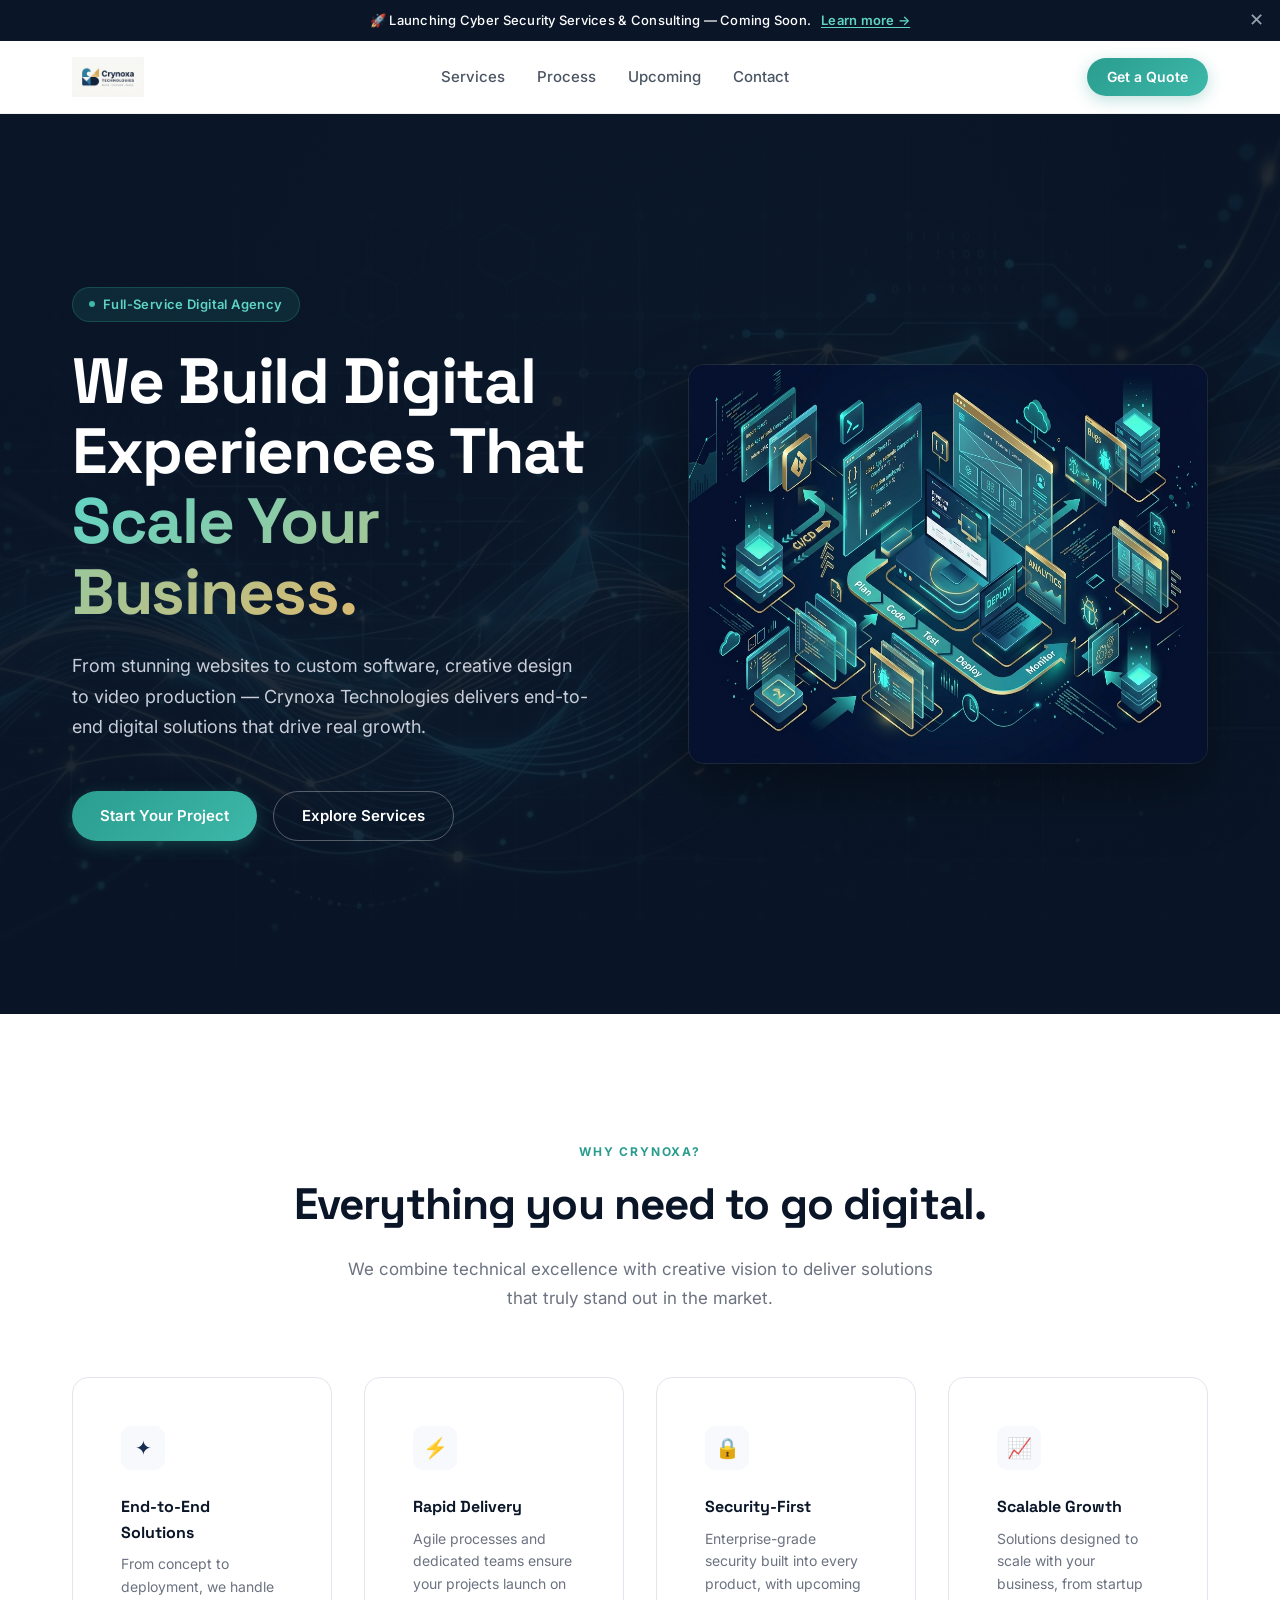
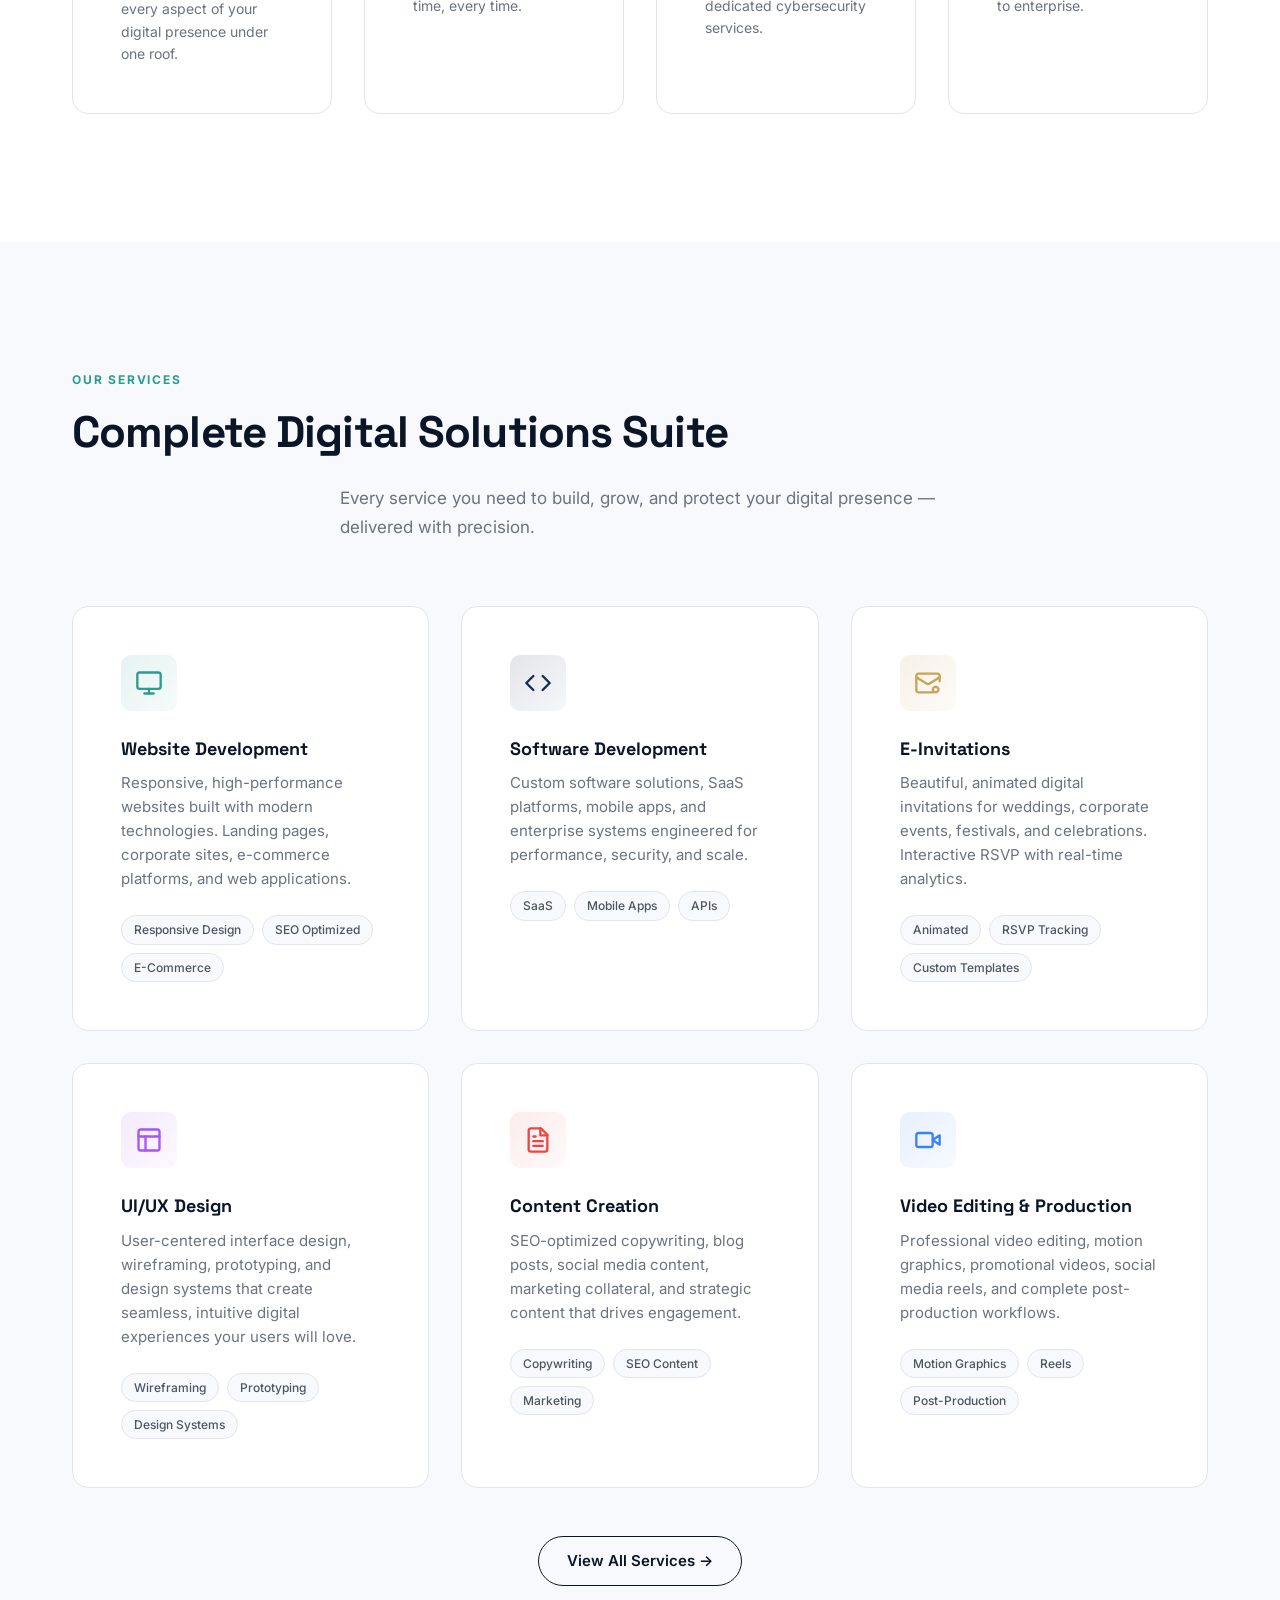
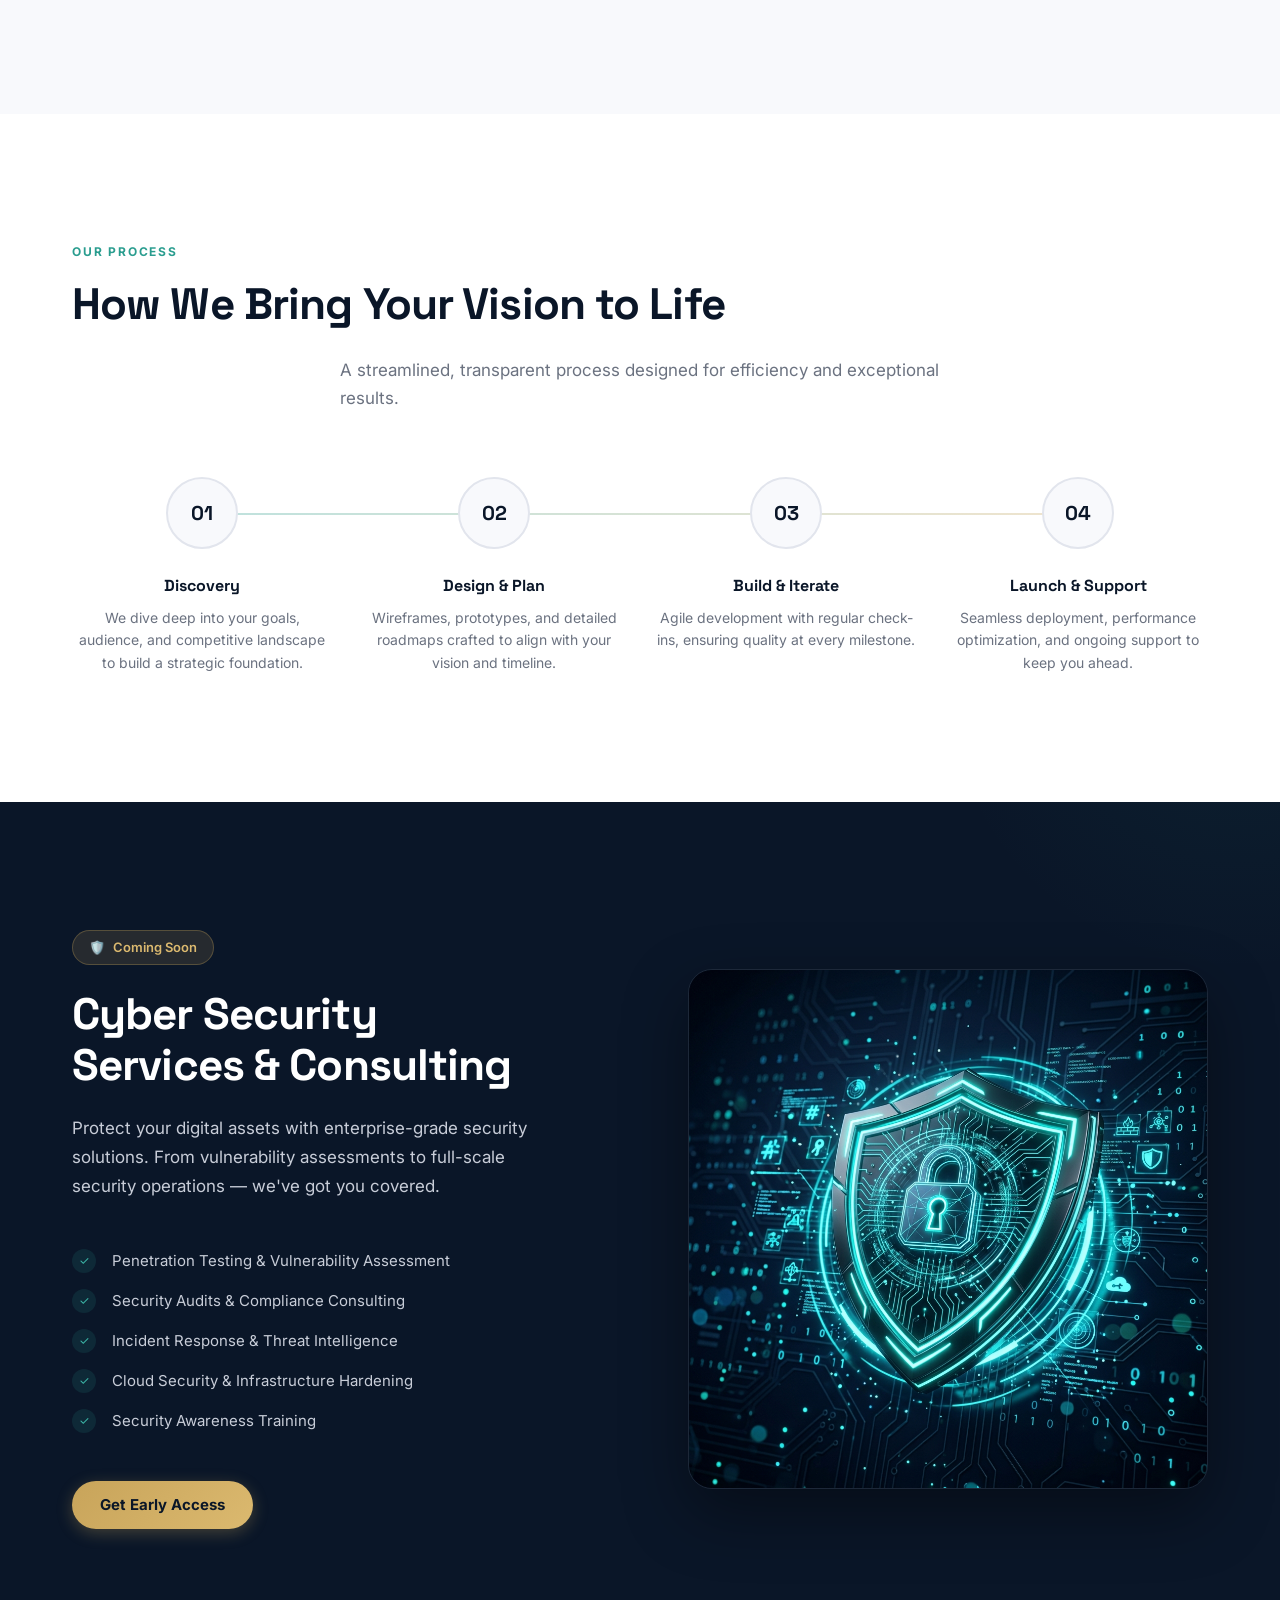
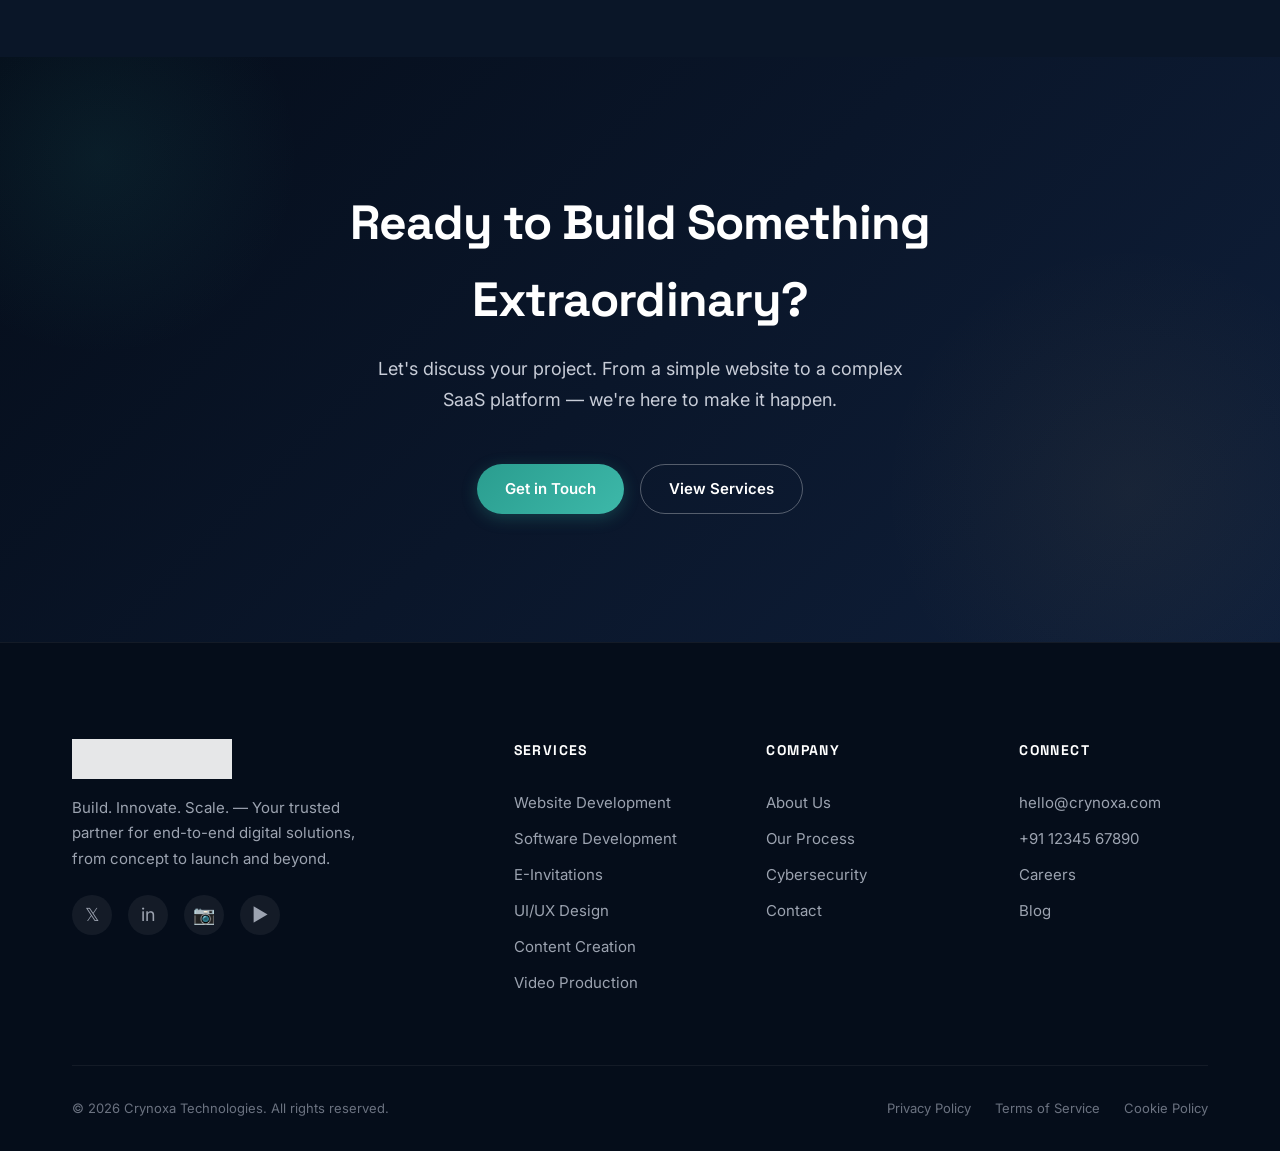
==== commit 8926ed35: "🔧 Fix logo path case — Logo.png → logo.png (Linux case-sensitive fix)" ====
--- a/index.html
+++ b/index.html
@@ -11,7 +11,7 @@
   <meta property="og:description" content="Full-service digital agency delivering premium websites, custom software, creative design, and emerging cybersecurity solutions.">
   <meta property="og:type" content="website">
   <link rel="stylesheet" href="styles.css">
-  <link rel="icon" type="image/png" href="Logo.png">
+  <link rel="icon" type="image/png" href="logo.png">
 </head>
 <body>
 
@@ -26,7 +26,7 @@
   <nav class="navbar" id="navbar">
     <div class="container">
       <a href="#" class="navbar-logo" aria-label="Crynoxa Technologies Home">
-        <img src="Logo.png" alt="Crynoxa Technologies Logo" width="160" height="40">
+        <img src="logo.png" alt="Crynoxa Technologies Logo" width="160" height="40">
       </a>
 
       <div class="navbar-nav" id="navbar-nav">
@@ -309,7 +309,7 @@
     <div class="container">
       <div class="footer-grid">
         <div class="footer-brand">
-          <img src="Logo.png" alt="Crynoxa Technologies" width="160" height="40" style="filter: brightness(0) invert(1); opacity: 0.9;">
+          <img src="logo.png" alt="Crynoxa Technologies" width="160" height="40" style="filter: brightness(0) invert(1); opacity: 0.9;">
           <p>Build. Innovate. Scale. — Your trusted partner for end-to-end digital solutions, from concept to launch and beyond.</p>
           <div class="footer-socials">
             <a href="#" class="footer-social-link" aria-label="Twitter / X">𝕏</a>
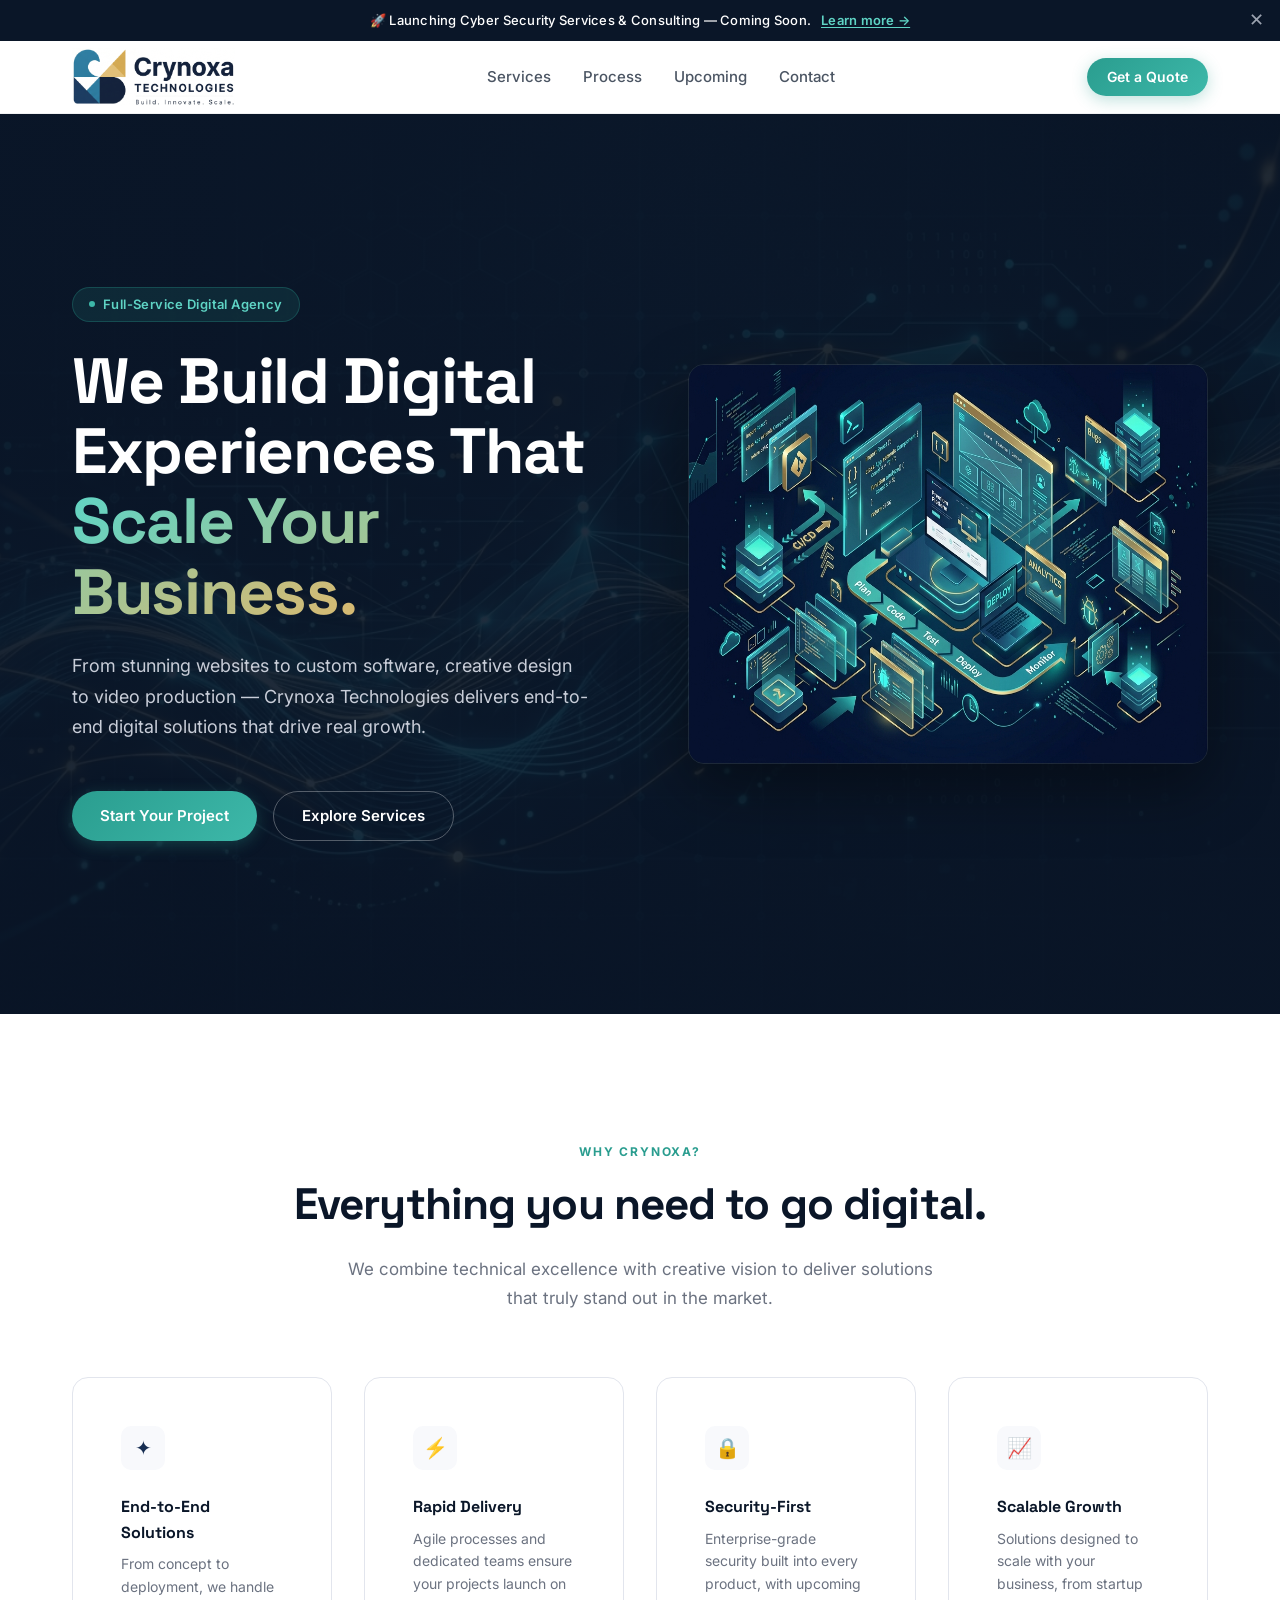
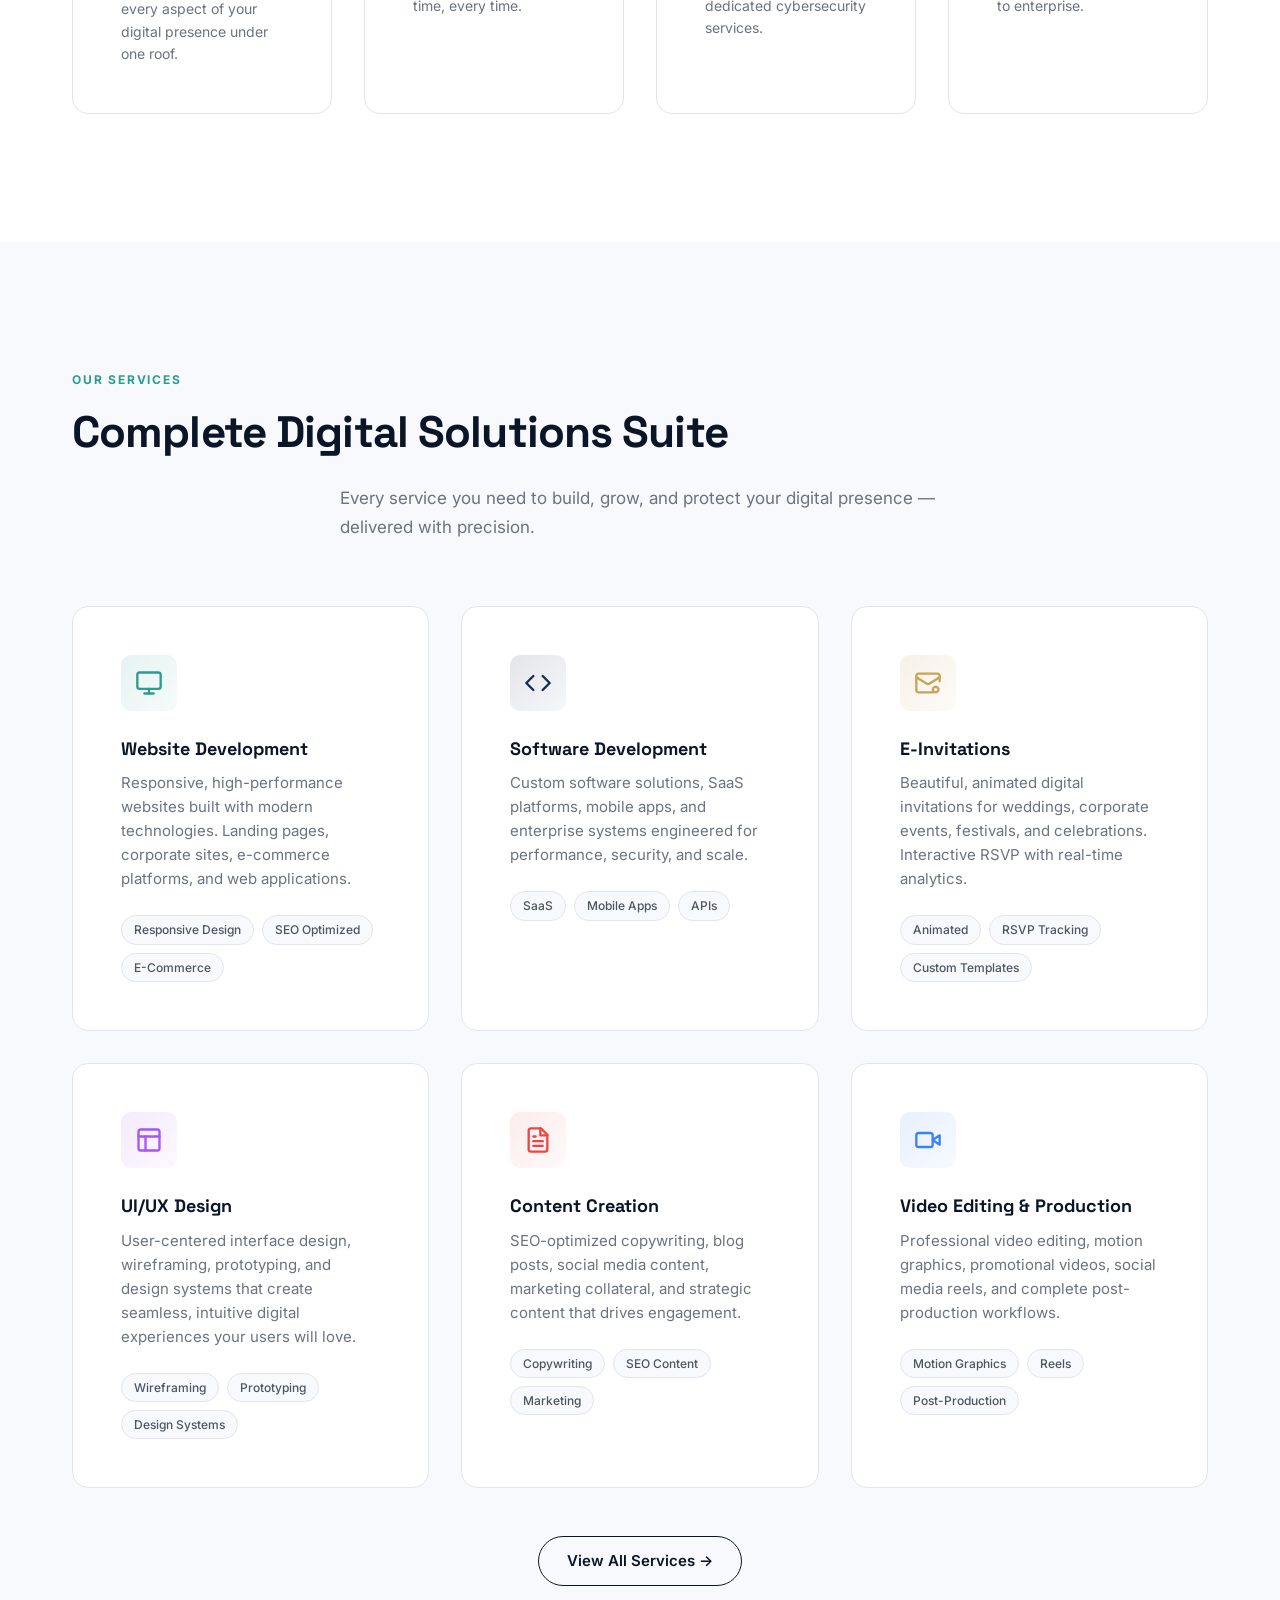
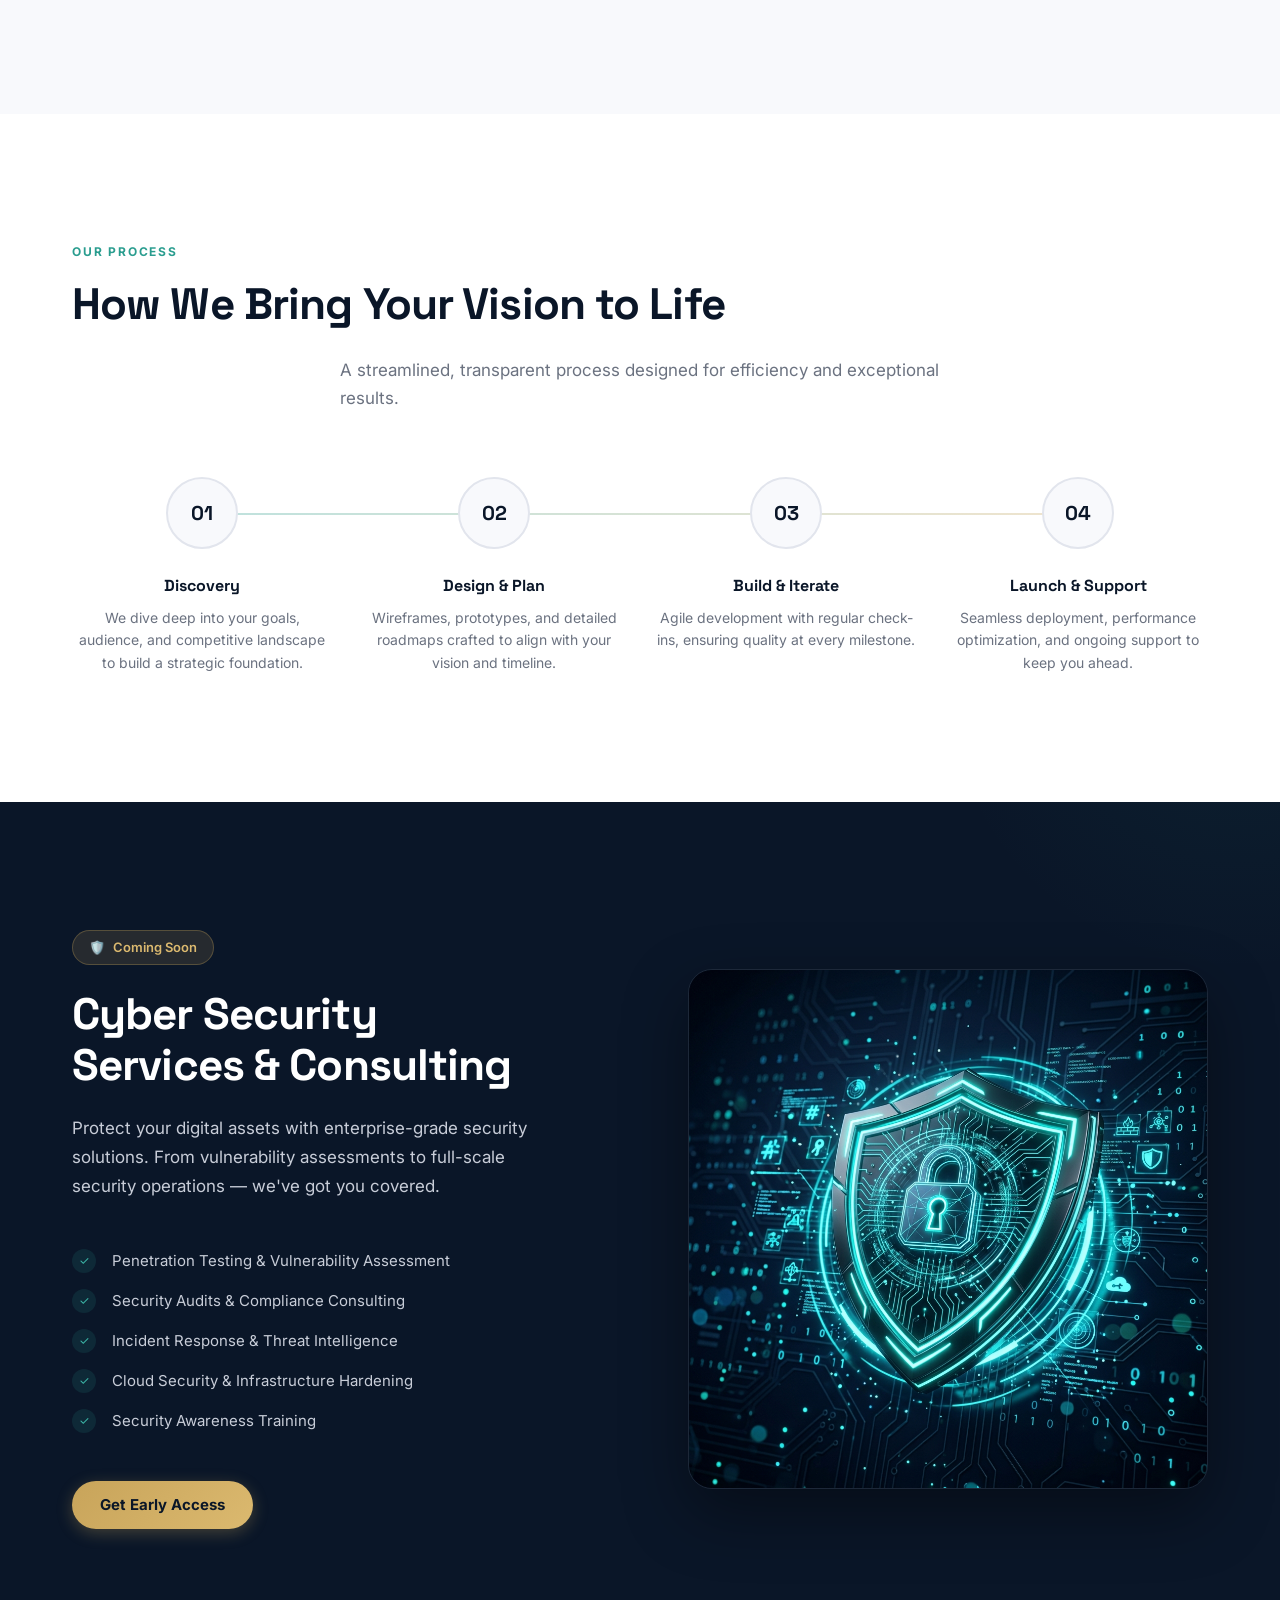
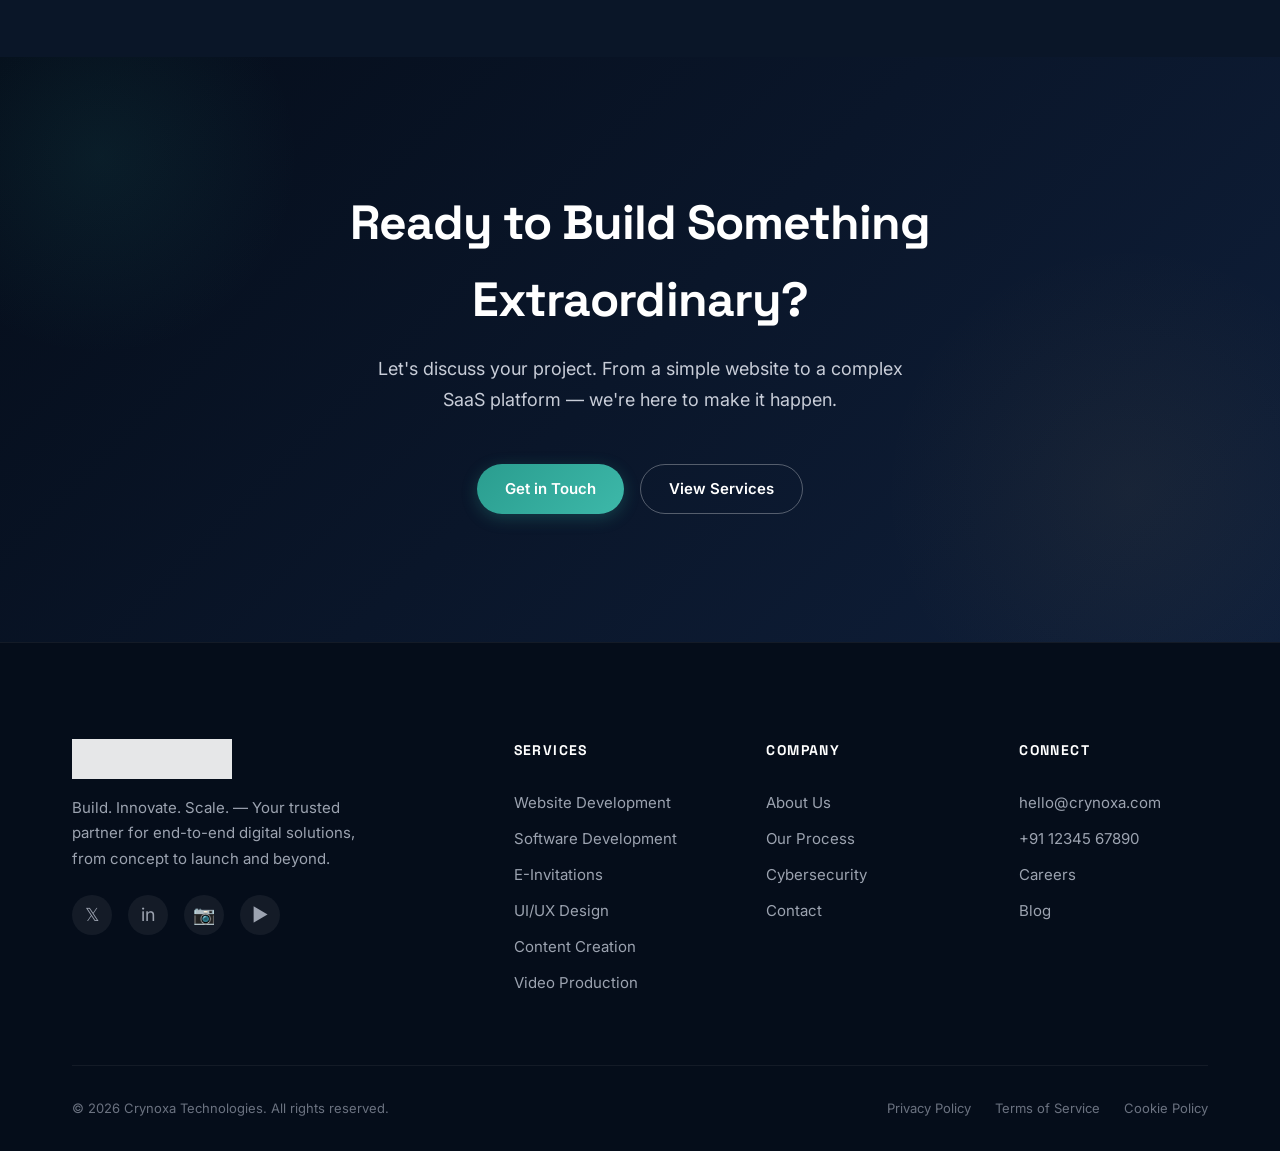
==== commit dd171afc: "Enlarge header logo" ====
--- a/index.html
+++ b/index.html
@@ -26,7 +26,7 @@
   <nav class="navbar" id="navbar">
     <div class="container">
       <a href="#" class="navbar-logo" aria-label="Crynoxa Technologies Home">
-        <img src="logo.png" alt="Crynoxa Technologies Logo" width="160" height="40">
+        <img src="test_cropped_logo.png" alt="Crynoxa Technologies Logo" width="160" height="40">
       </a>
 
       <div class="navbar-nav" id="navbar-nav">
--- a/styles.css
+++ b/styles.css
@@ -278,7 +278,7 @@
 }
 
 .navbar-logo img {
-  height: 40px;
+  height: 58px;
   width: auto;
 }
 
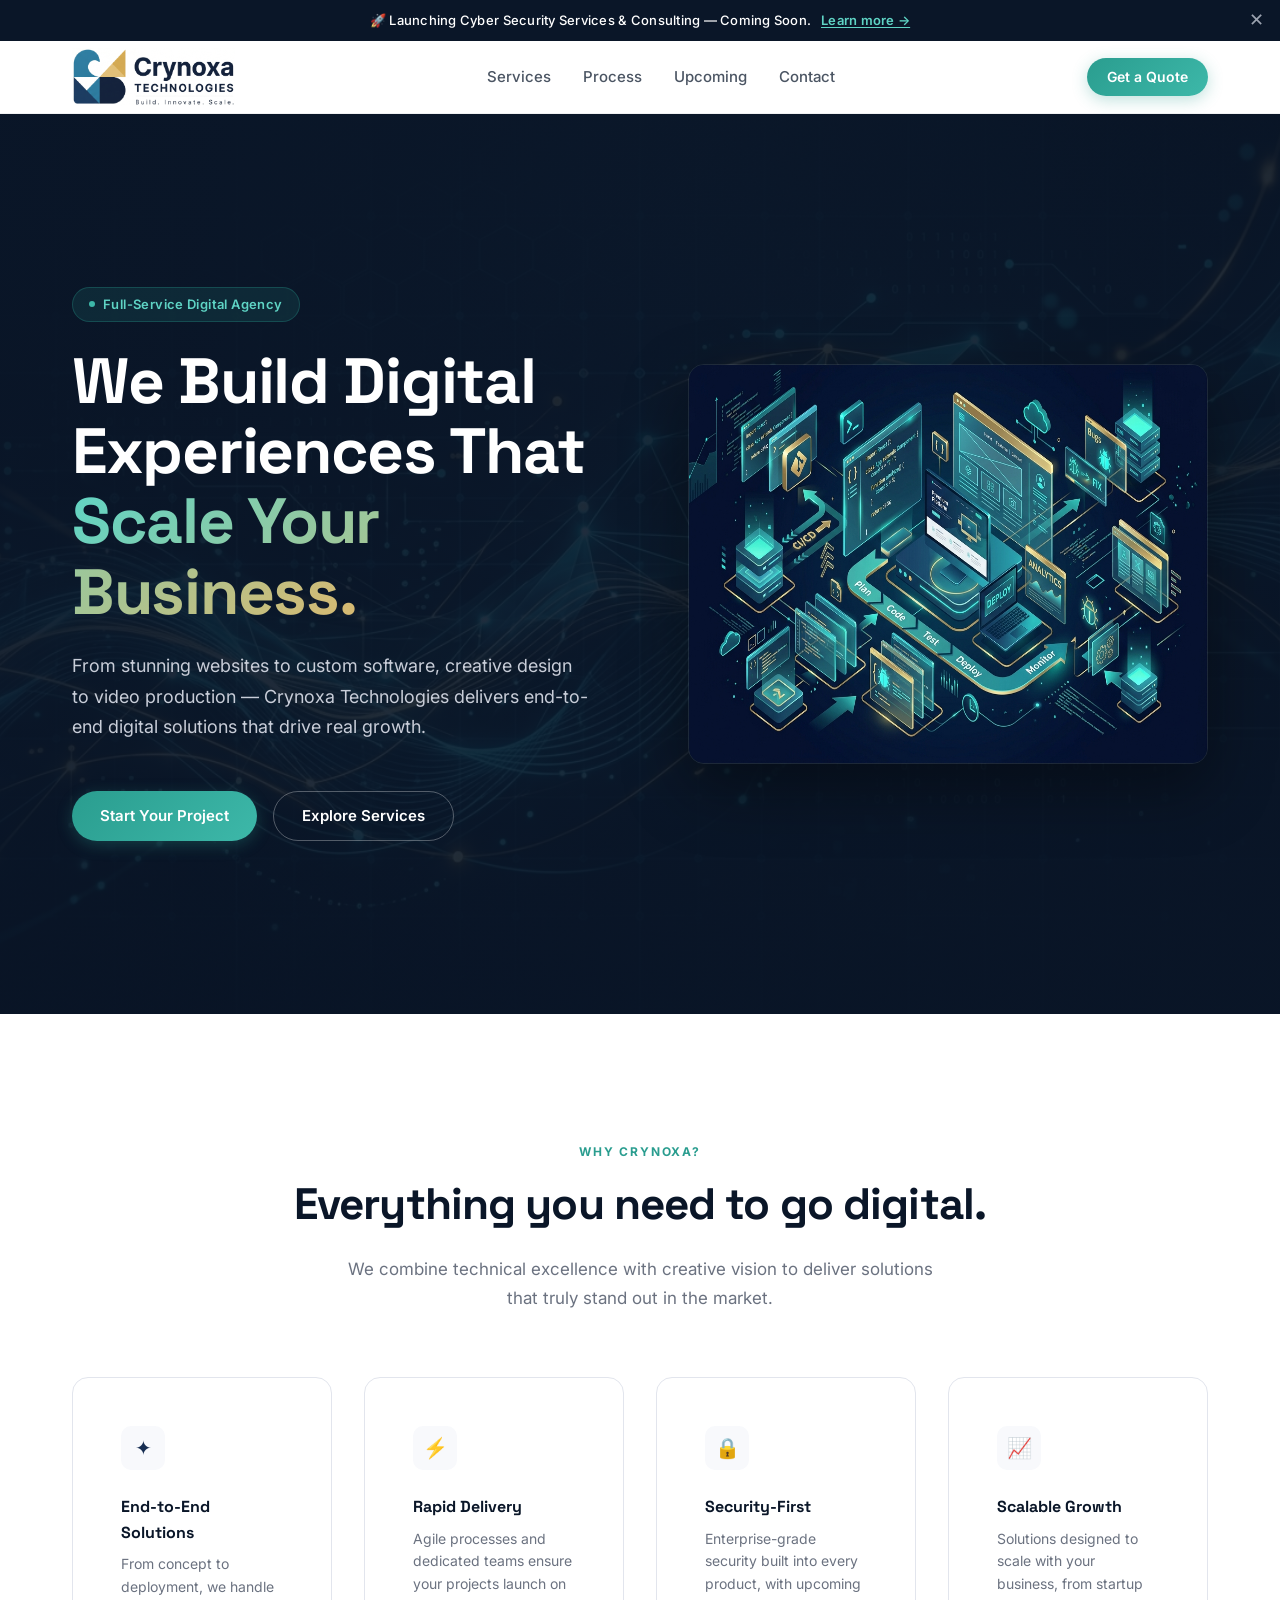
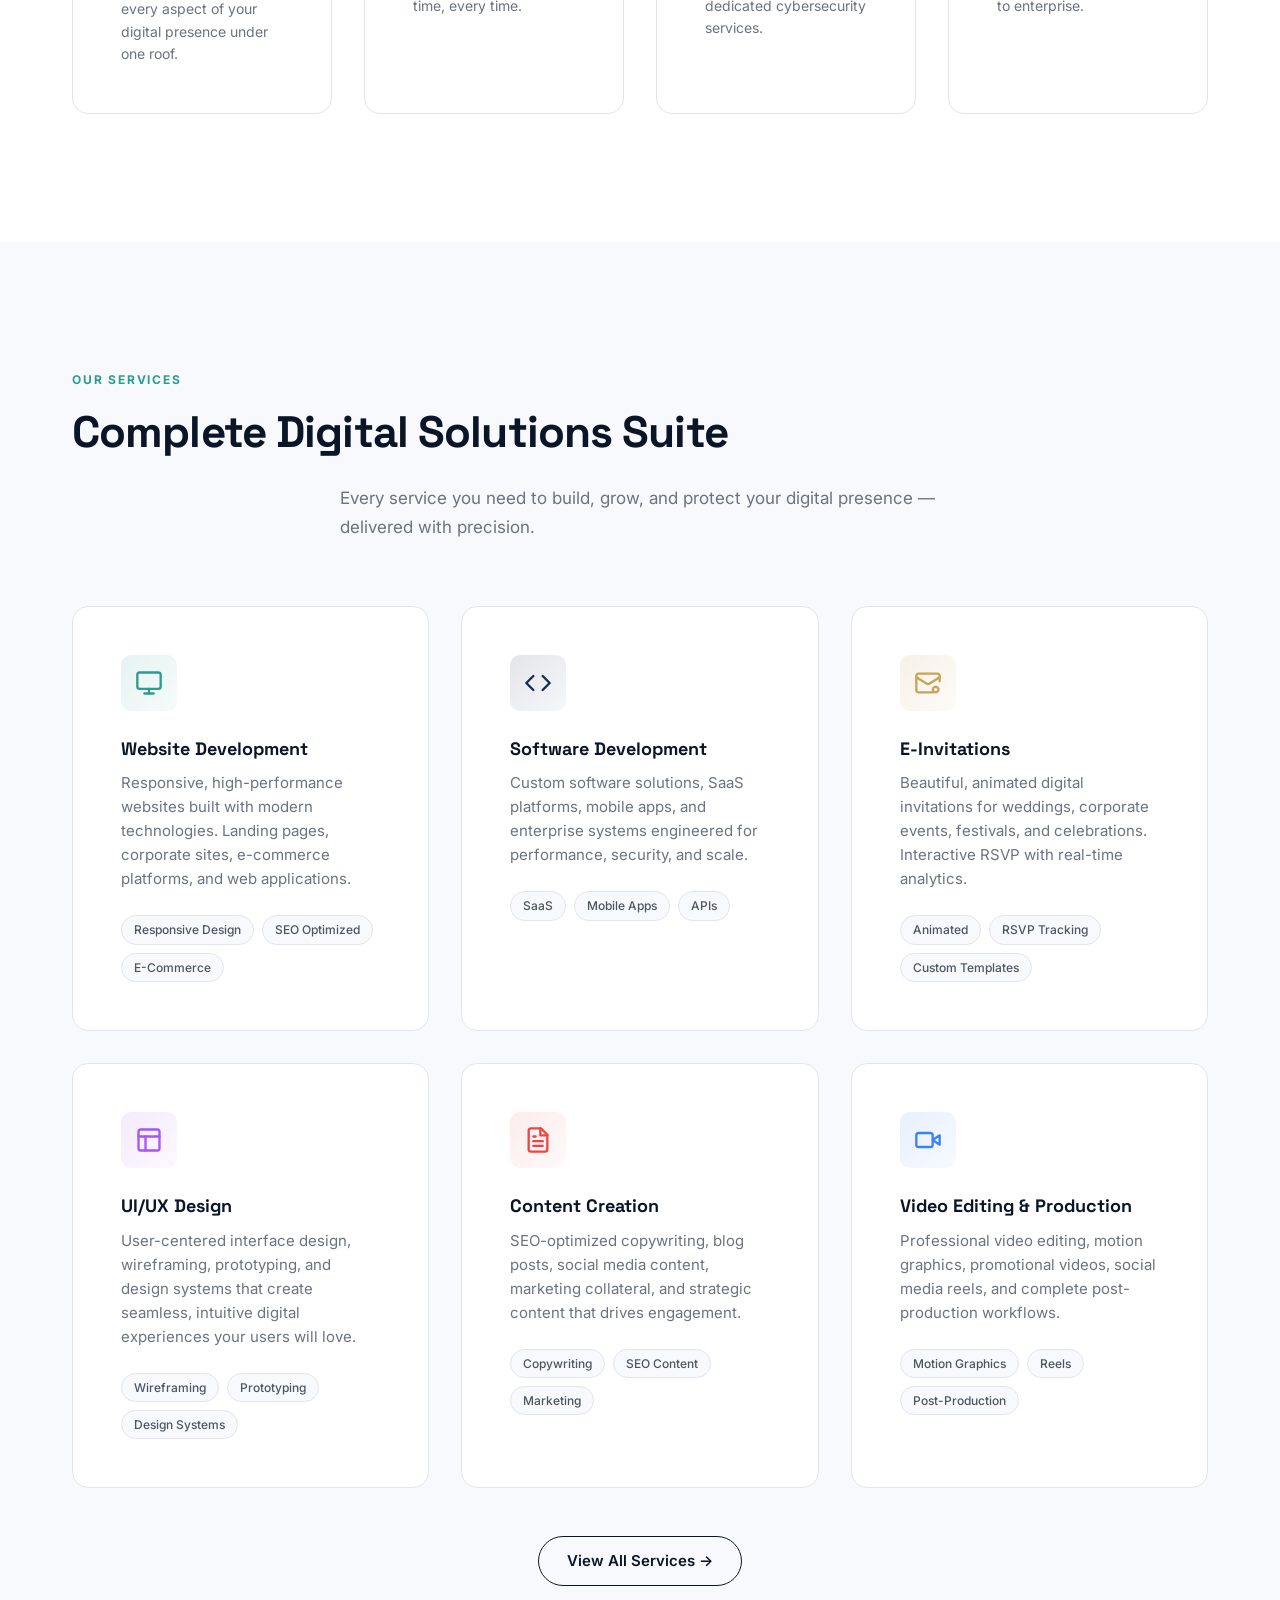
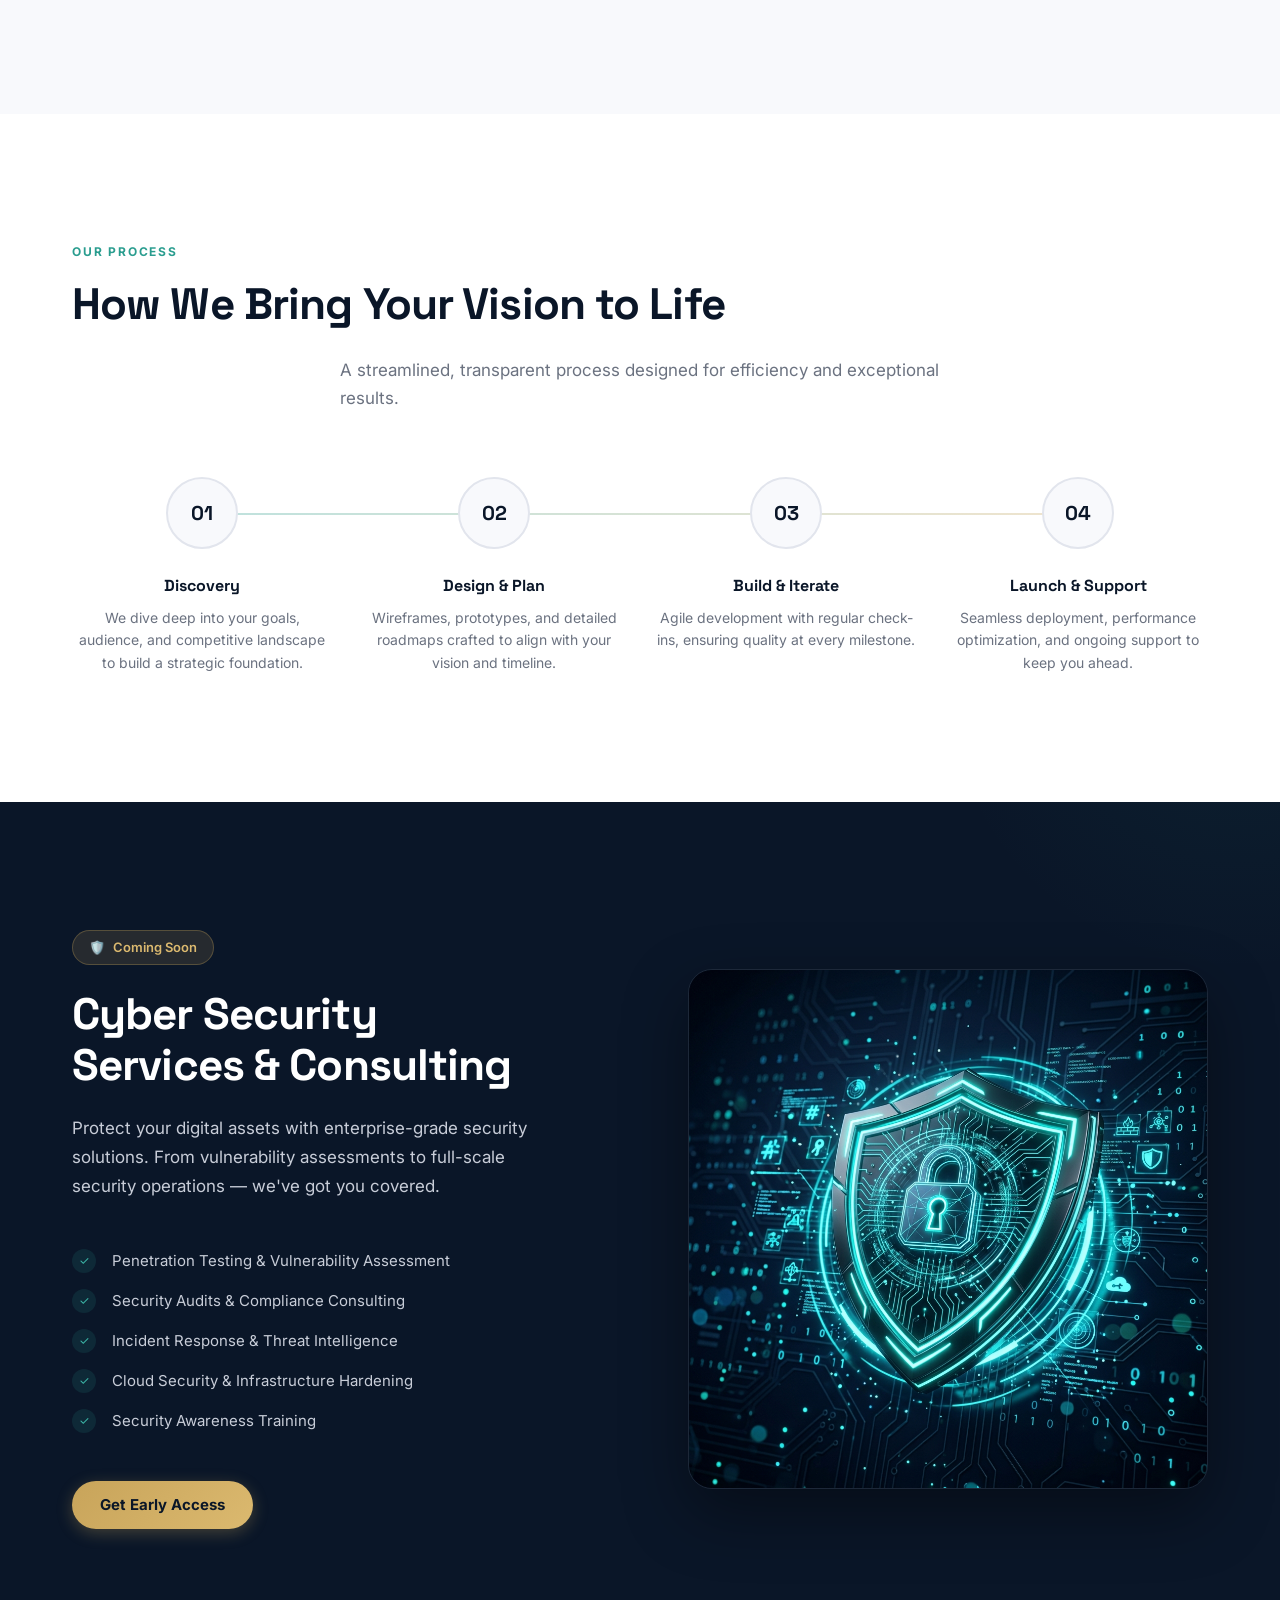
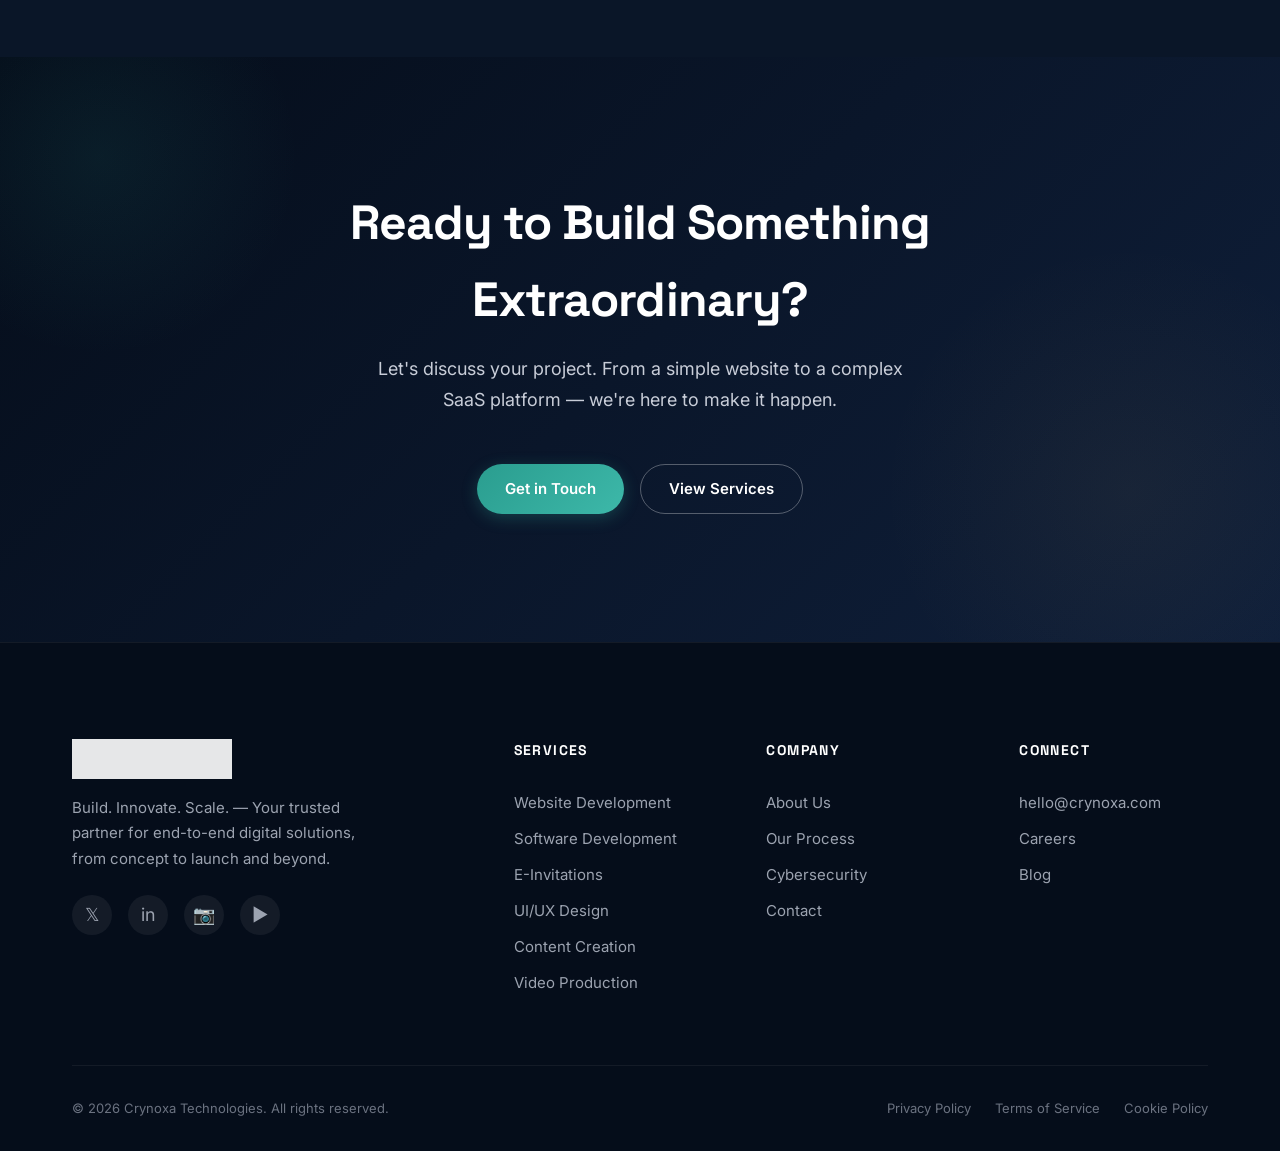
==== commit 8d11de87: "Remove phone number contact" ====
--- a/index.html
+++ b/index.html
@@ -341,7 +341,6 @@
         <div class="footer-column">
           <h4>Connect</h4>
           <a href="mailto:hello@crynoxa.com">hello@crynoxa.com</a>
-          <a href="tel:+911234567890">+91 12345 67890</a>
           <a href="#">Careers</a>
           <a href="#">Blog</a>
         </div>
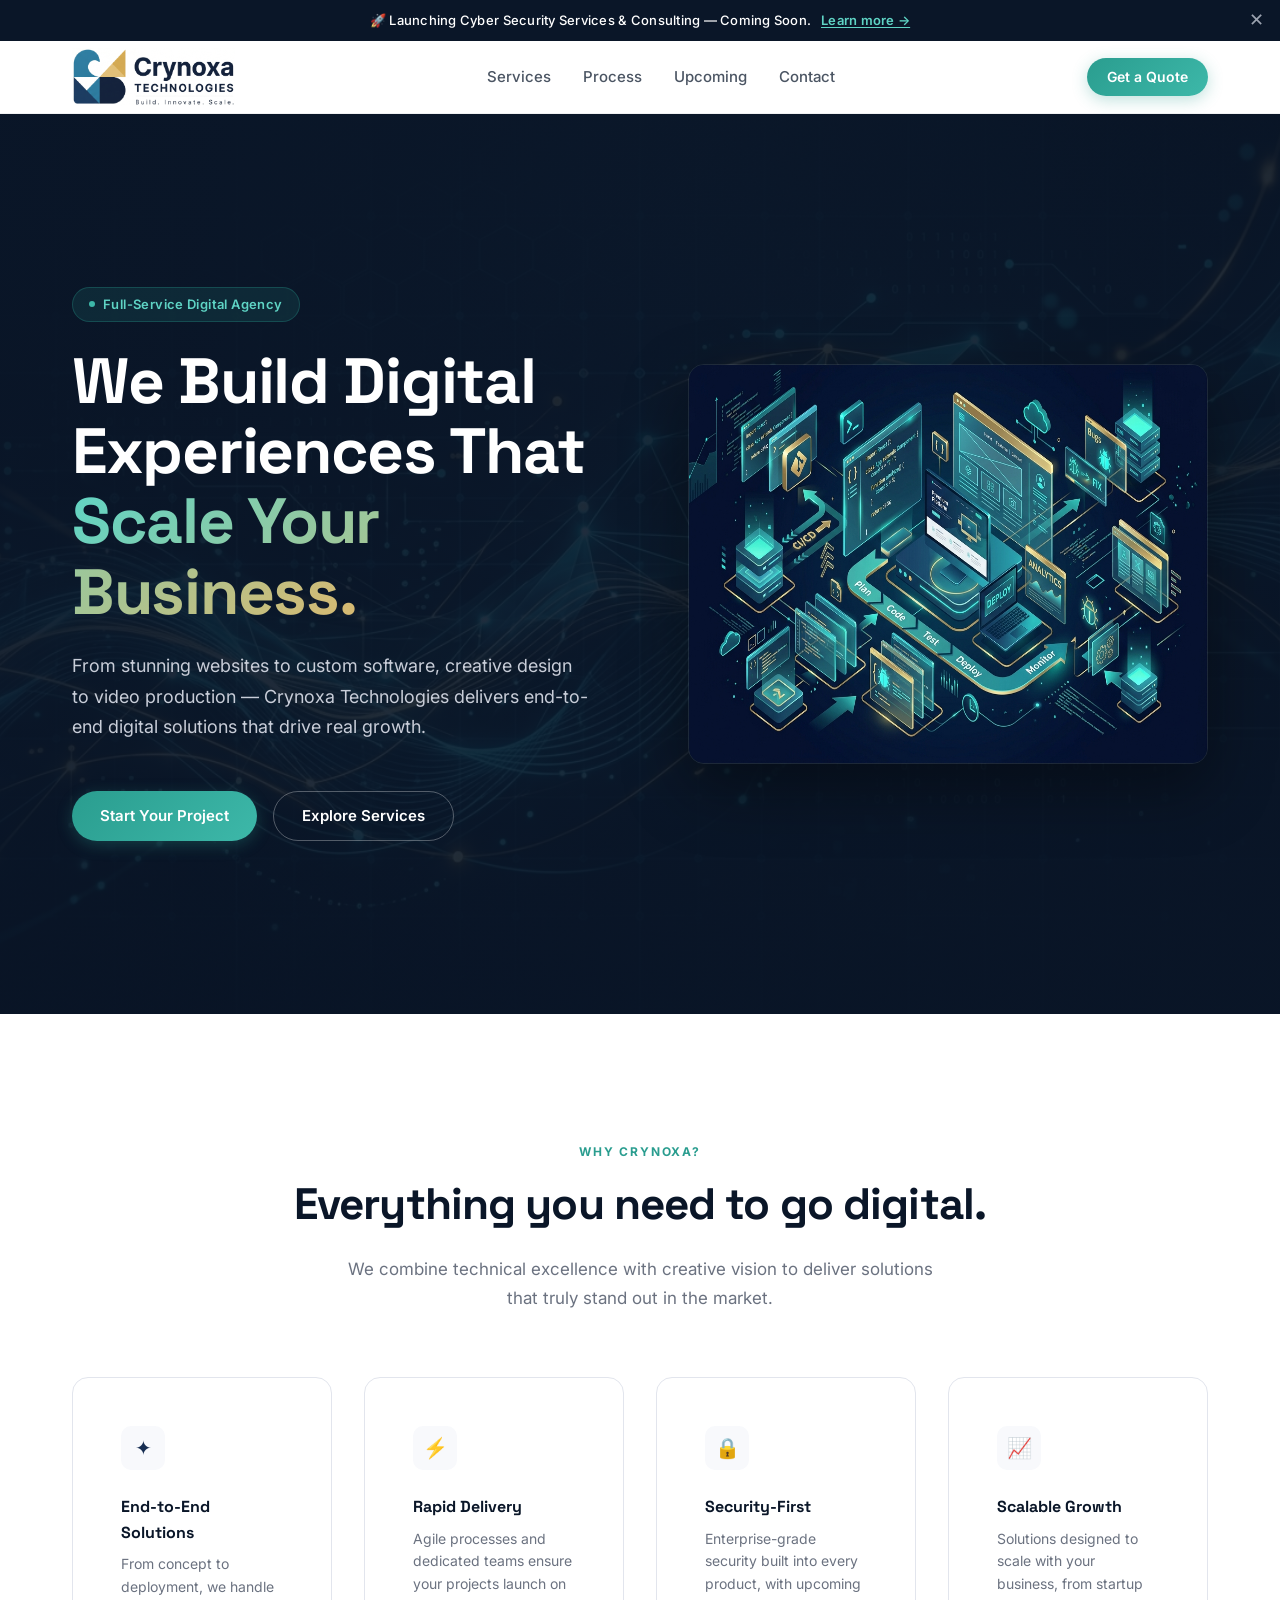
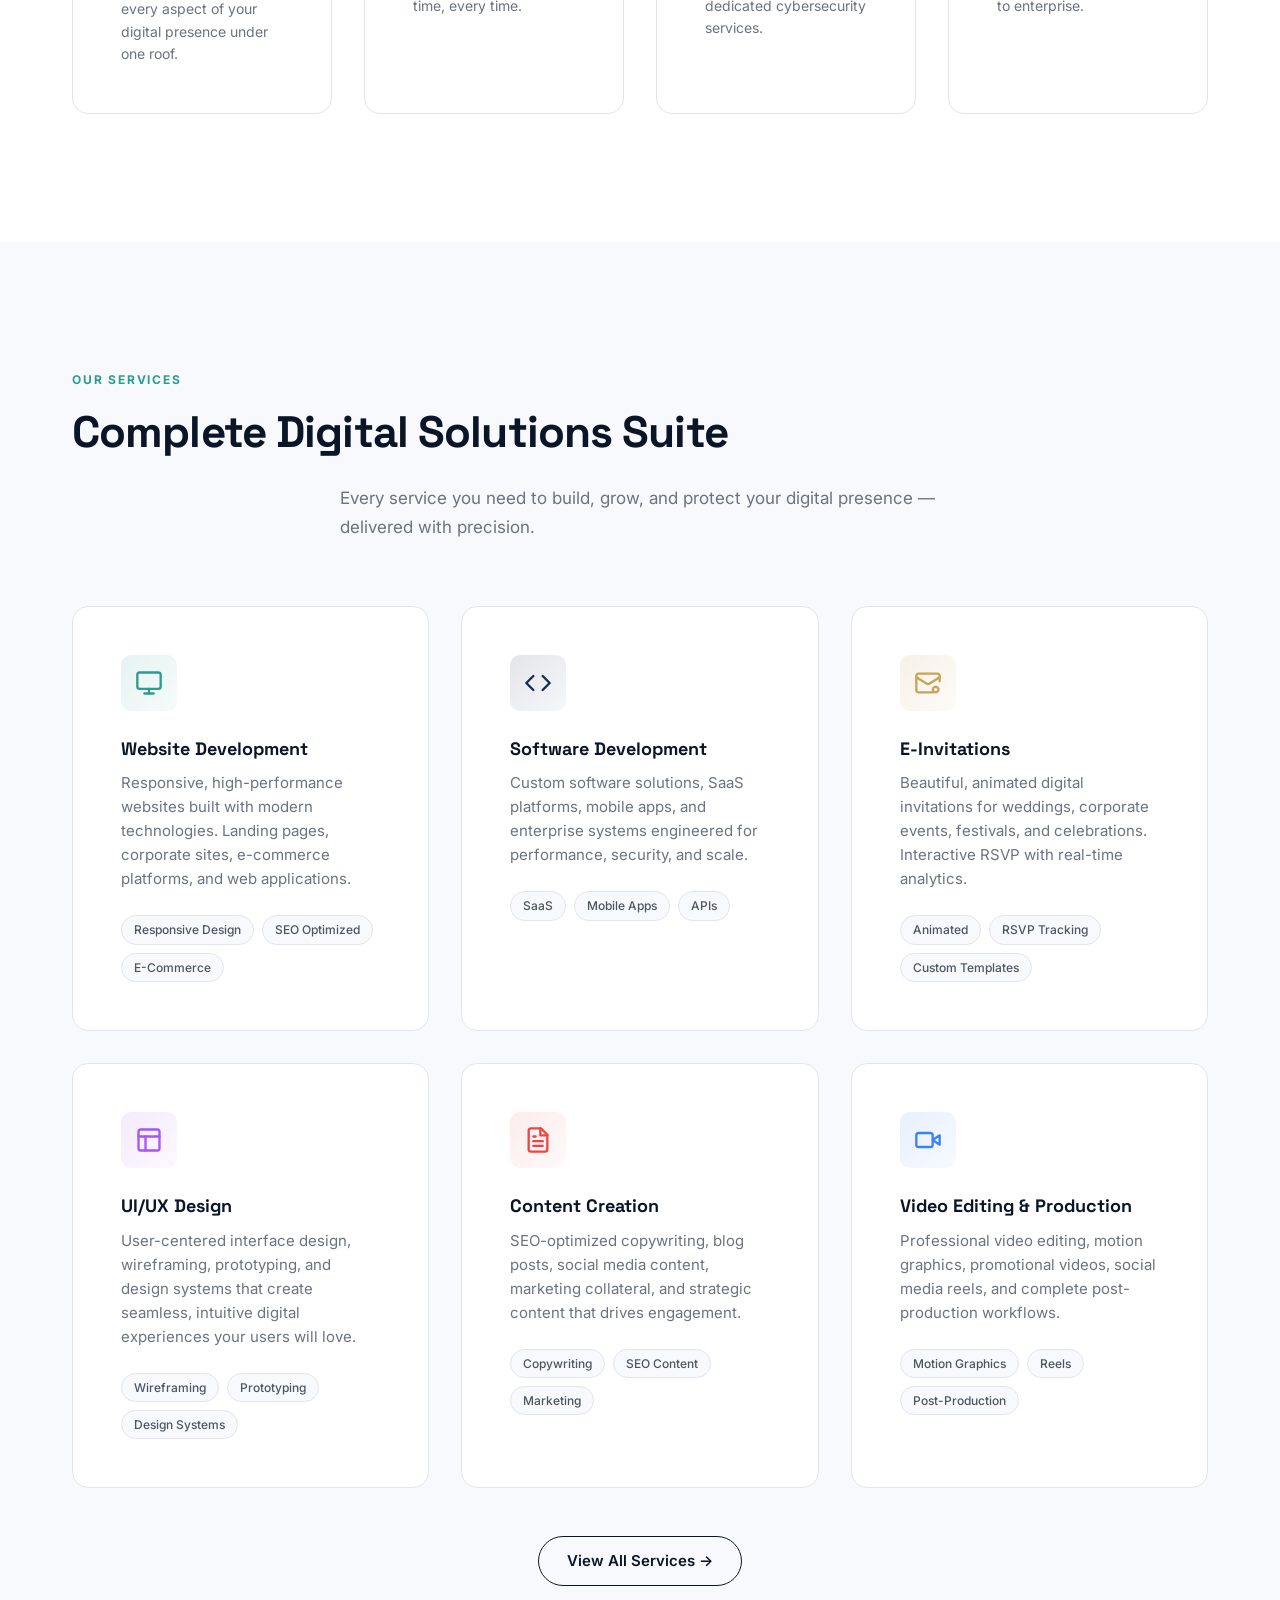
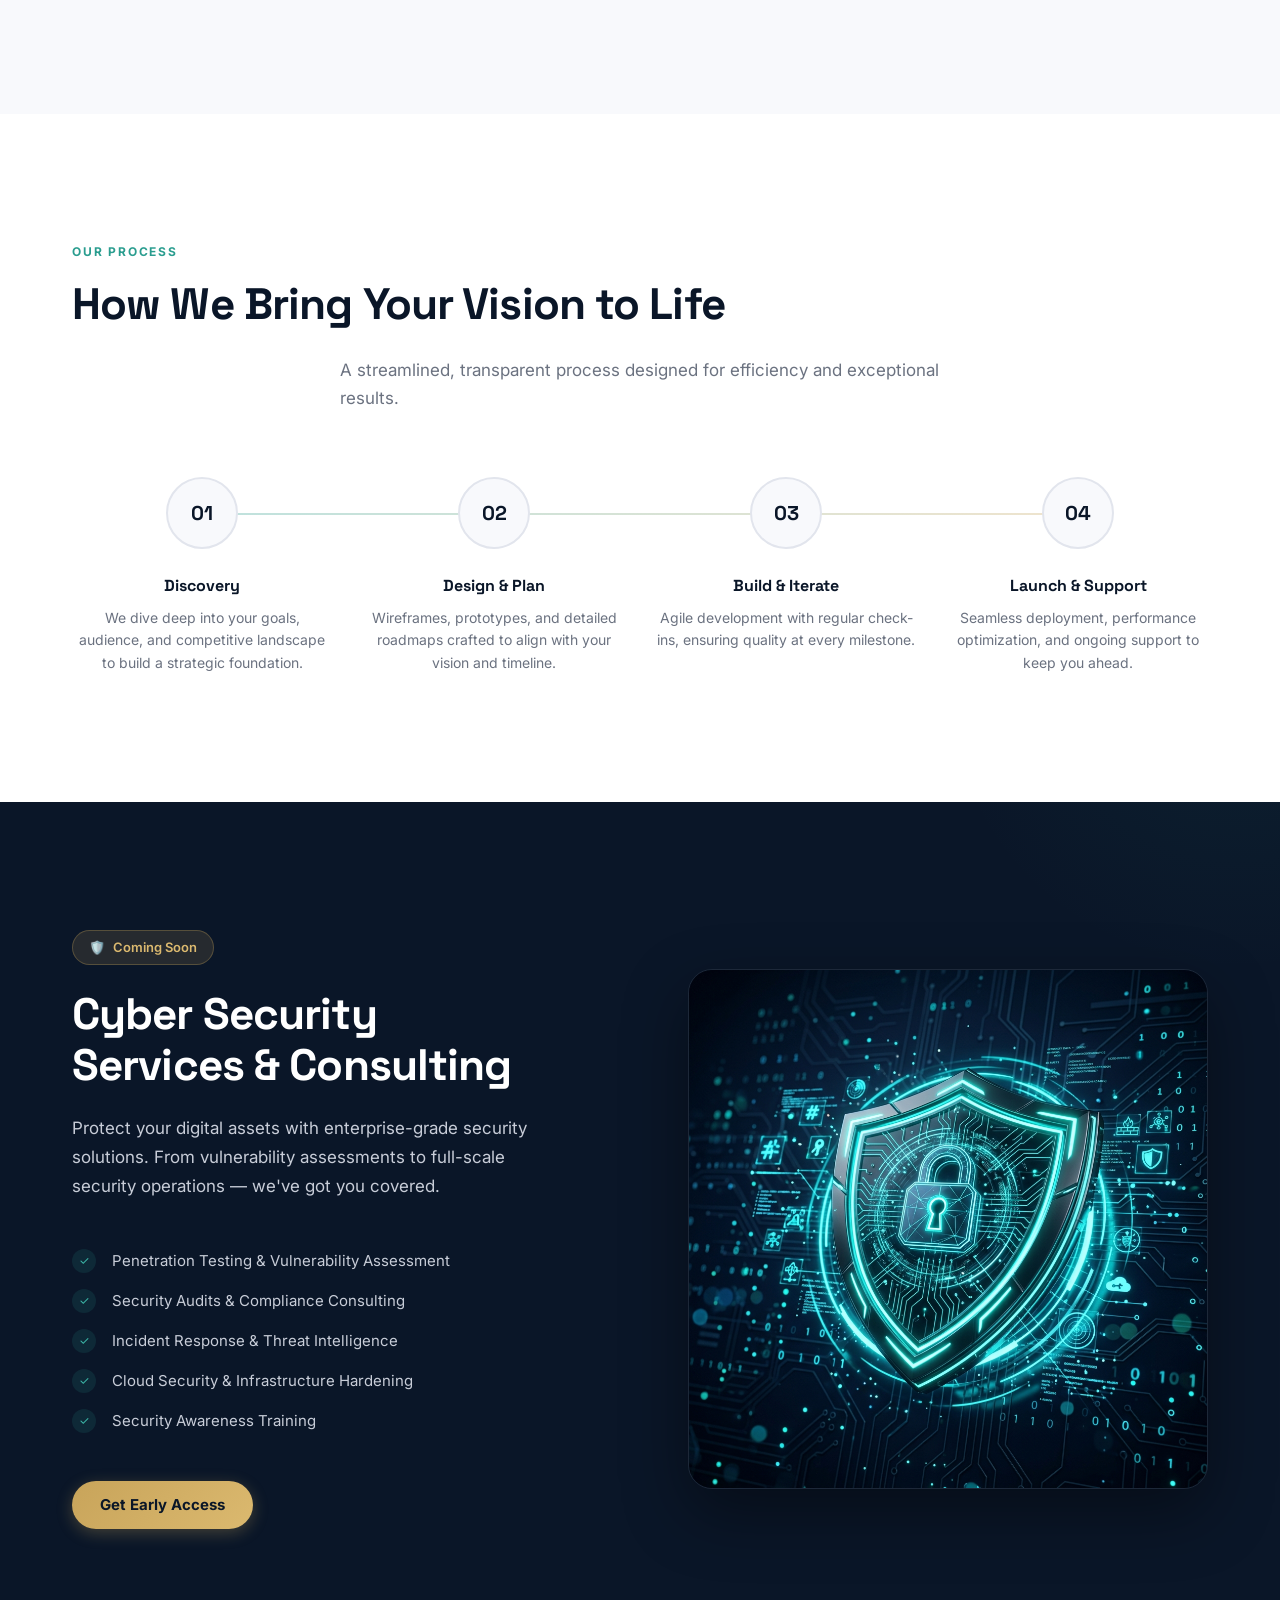
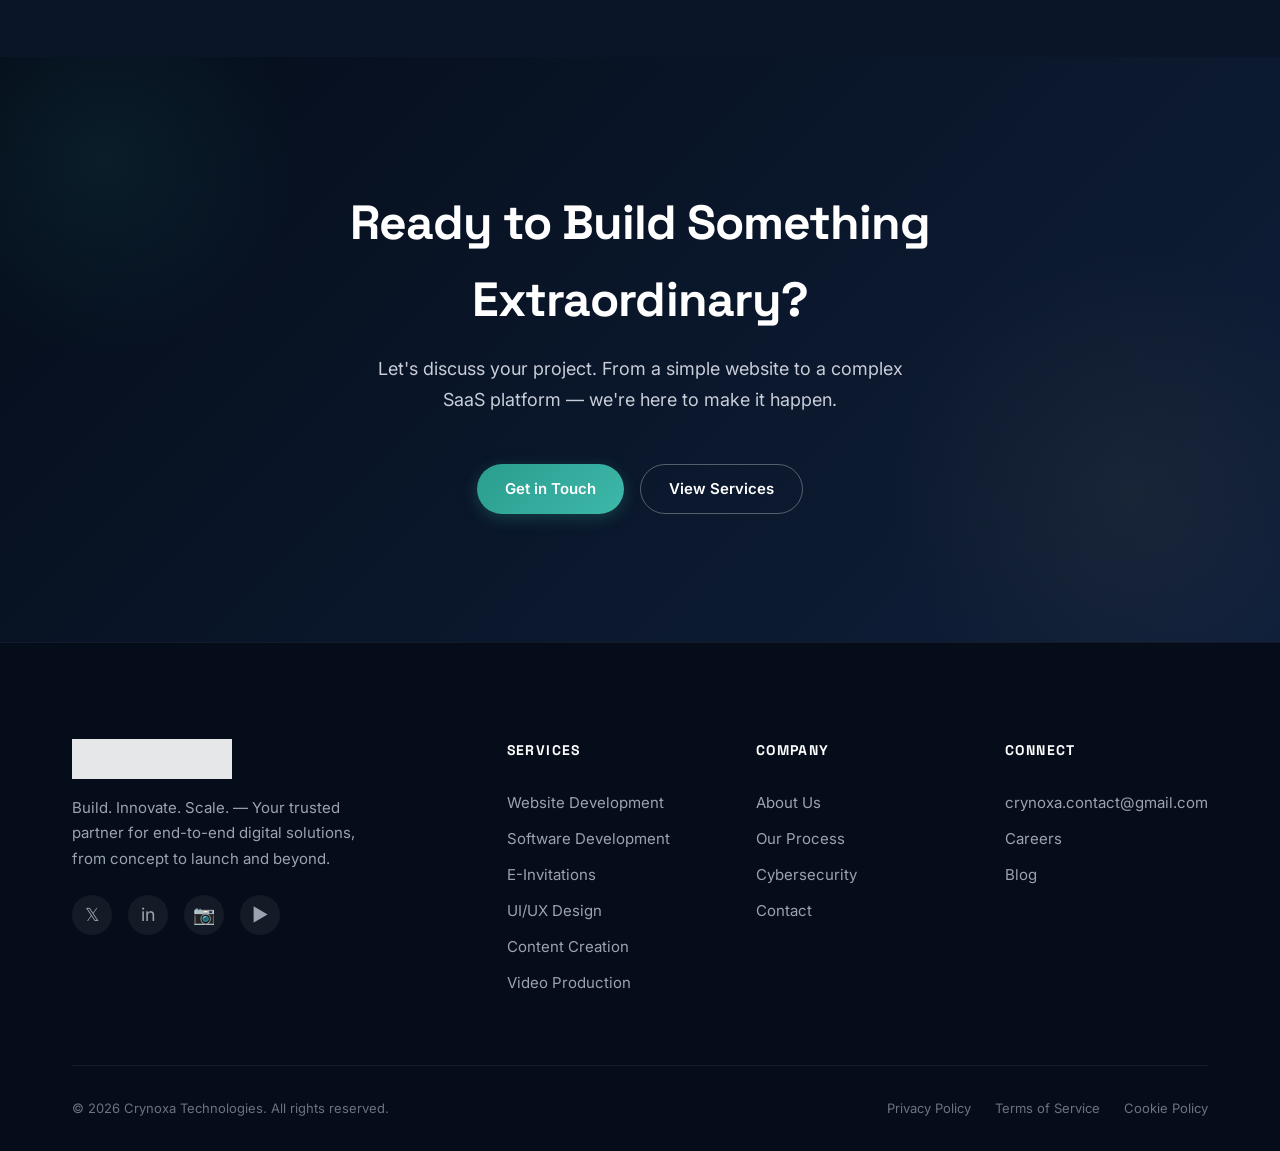
==== commit 9c477400: "Update contact email address" ====
--- a/index.html
+++ b/index.html
@@ -298,7 +298,7 @@
       <h2>Ready to Build Something<br>Extraordinary?</h2>
       <p>Let's discuss your project. From a simple website to a complex SaaS platform — we're here to make it happen.</p>
       <div class="cta-buttons">
-        <a href="mailto:hello@crynoxa.com" class="btn btn-primary">Get in Touch</a>
+        <a href="mailto:crynoxa.contact@gmail.com" class="btn btn-primary">Get in Touch</a>
         <a href="#services" class="btn btn-secondary">View Services</a>
       </div>
     </div>
@@ -340,7 +340,7 @@
 
         <div class="footer-column">
           <h4>Connect</h4>
-          <a href="mailto:hello@crynoxa.com">hello@crynoxa.com</a>
+          <a href="mailto:crynoxa.contact@gmail.com">crynoxa.contact@gmail.com</a>
           <a href="#">Careers</a>
           <a href="#">Blog</a>
         </div>
